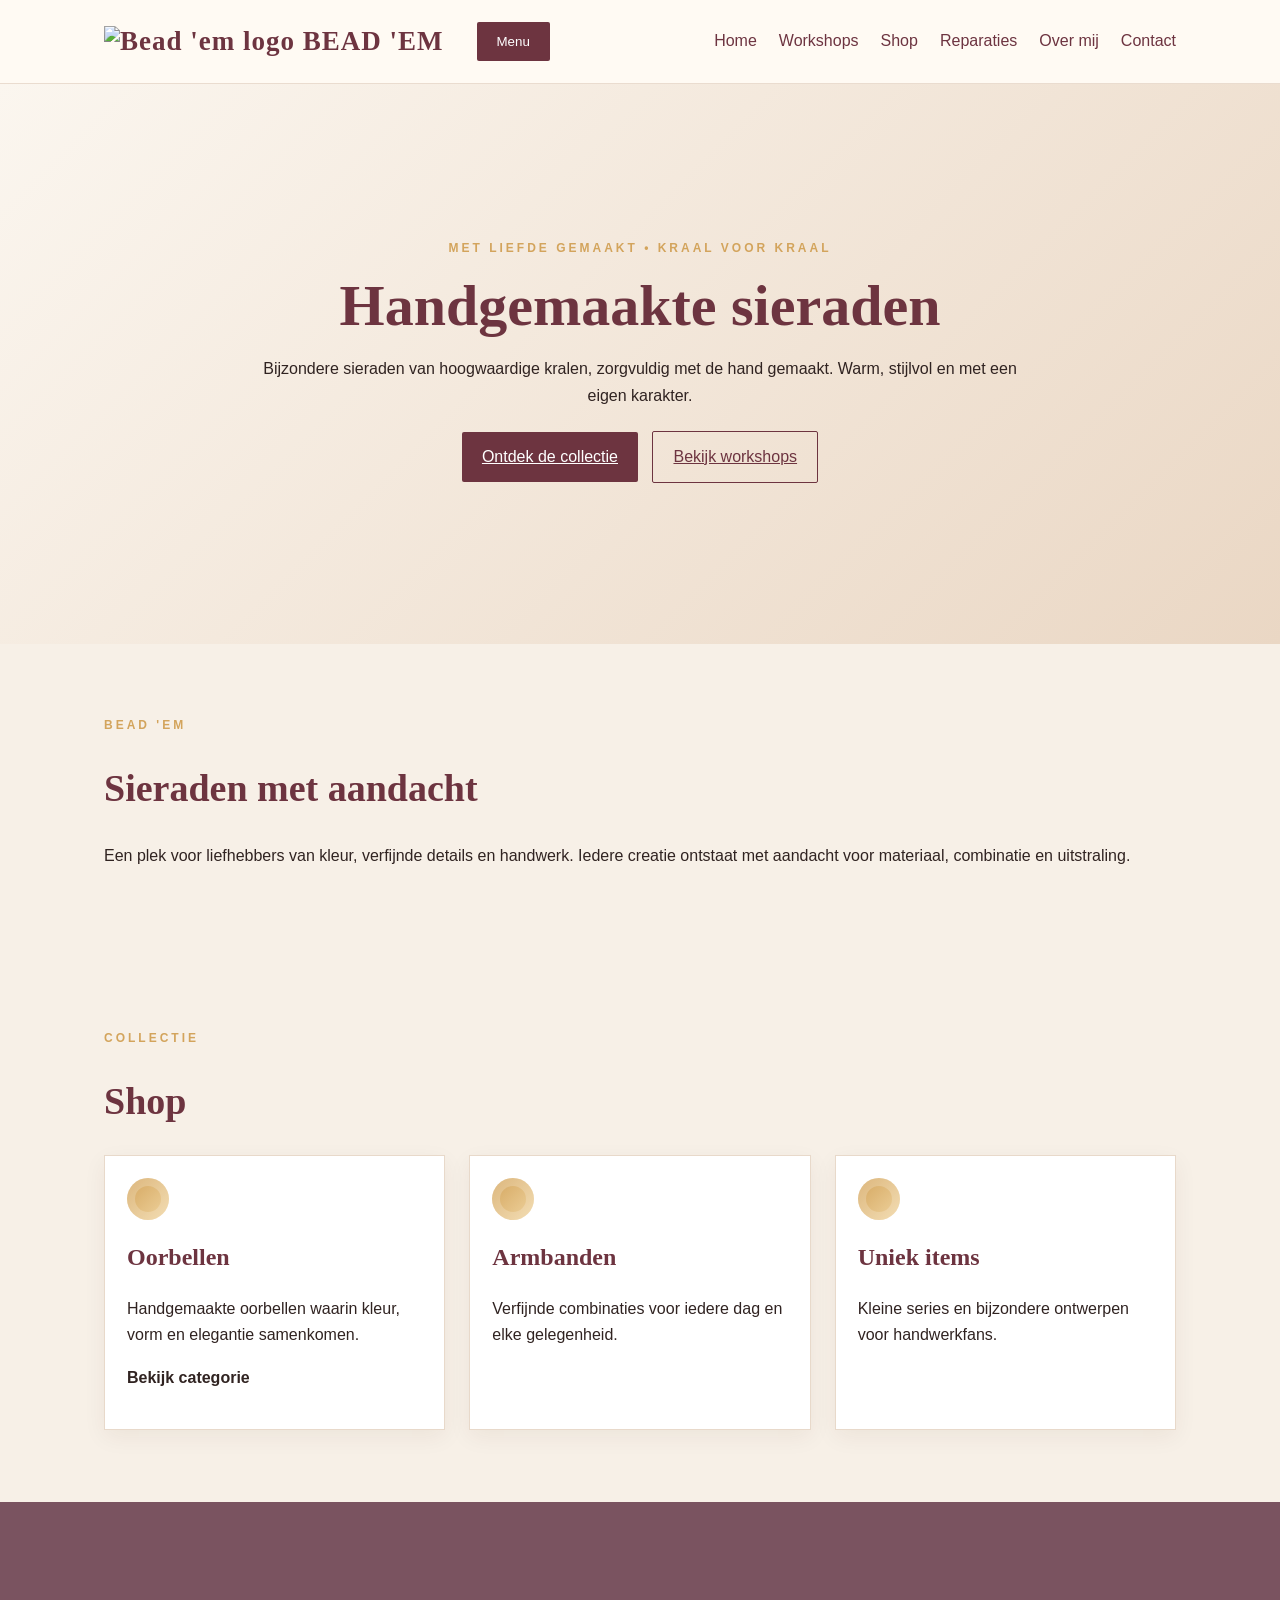
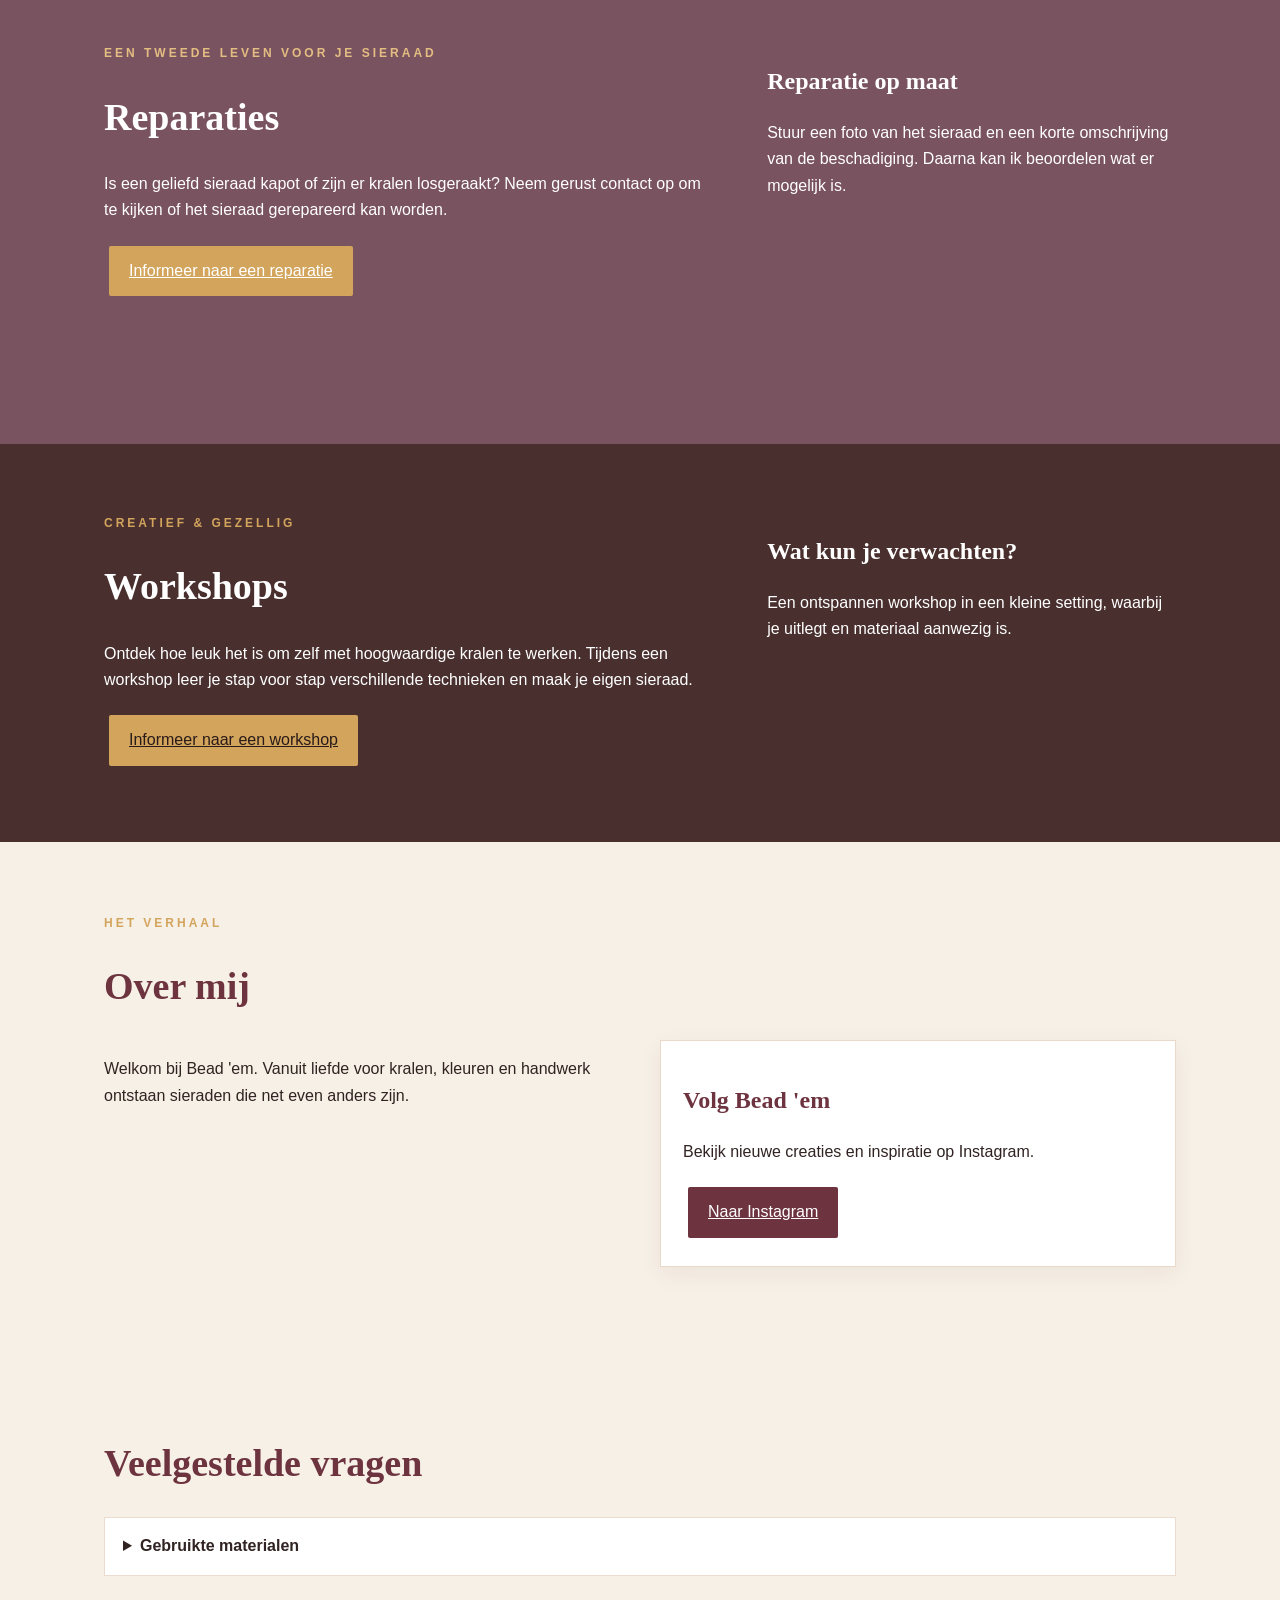
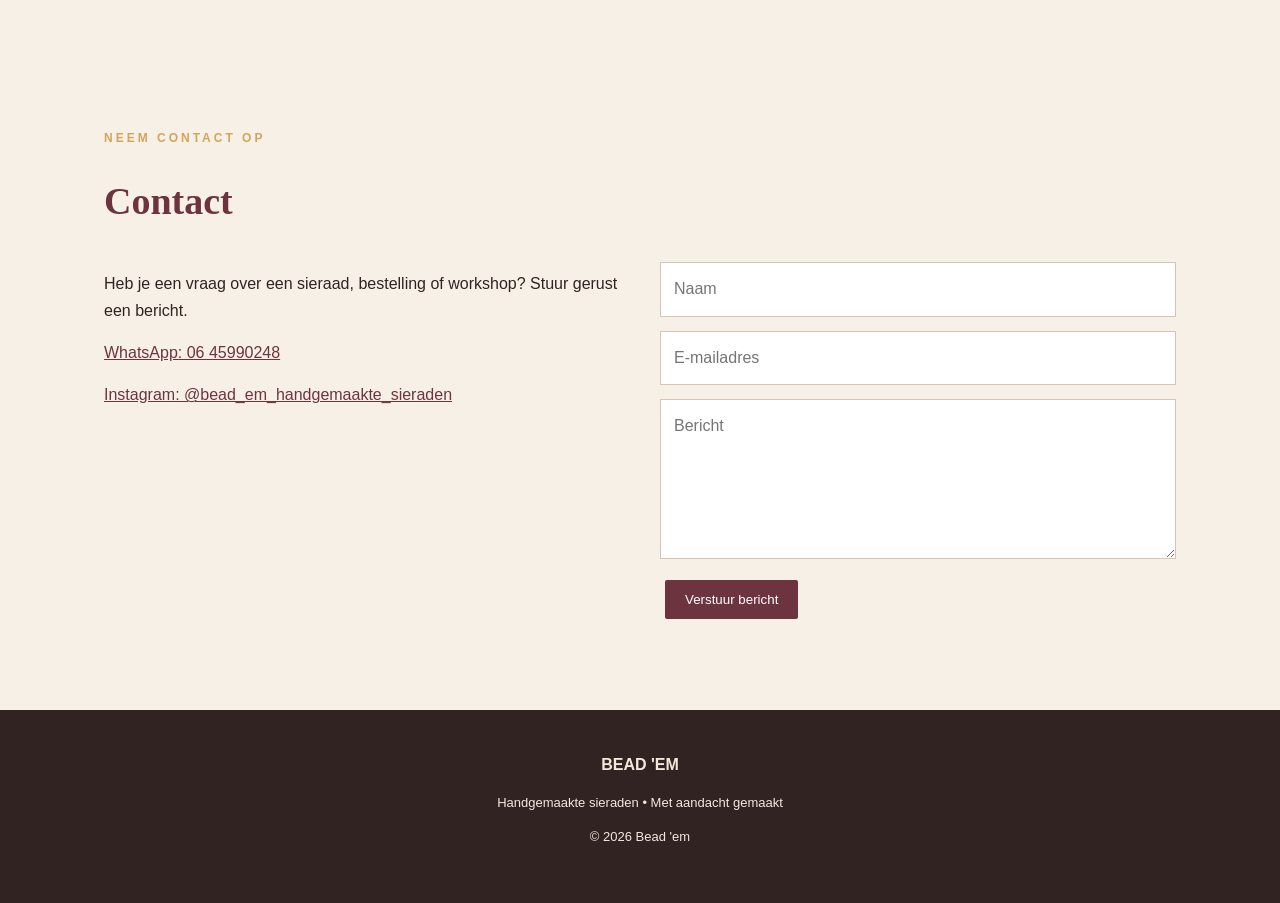
==== index.html @ 694770f4 "Fix title casing and update brand link structure" ====
<!doctype html>
<html lang="nl">
  <head>
    <meta charset="utf-8">
    <meta name="viewport" content="width=device-width,initial-scale=1">
    <title>Bead 'Em | Handgemaakte sieraden</title>
    <link rel="stylesheet" href="css/style.css">
  </head>

  <body>
    <header>
      <nav>
        <a class="brand" href="#home">
  <img src="images/small.png" alt="Bead 'em logo" class="brand-logo">
  <span>BEAD 'EM</span>
</a>

        <button
          class="menu btn"
          onclick="document.querySelector('.links').classList.toggle('open')"
        >
          Menu
        </button>

        <div class="links">
          <a href="#home">Home</a>
          <a href="#workshops">Workshops</a>
          <a href="#shop">Shop</a>
          <a href="#reparaties">Reparaties</a>
          <a href="#over">Over mij</a>
          <a href="#contact">Contact</a>
        </div>
      </nav>
    </header>

    <main>
      <section class="hero" id="home">
        <div>
          <div class="eyebrow">Met liefde gemaakt • kraal voor kraal</div>
          <h1>Handgemaakte sieraden</h1>

          <p>
            Bijzondere sieraden van hoogwaardige kralen, zorgvuldig met de hand gemaakt.
            Warm, stijlvol en met een eigen karakter.
          </p>

          <a class="btn" href="#shop">Ontdek de collectie</a>
          <a class="btn alt" href="#workshops">Bekijk workshops</a>
        </div>
      </section>

      <section class="intro">
        <div class="eyebrow">Bead 'em</div>
        <h2>Sieraden met aandacht</h2>

        <p>
          Een plek voor liefhebbers van kleur, verfijnde details en handwerk.
          Iedere creatie ontstaat met aandacht voor materiaal, combinatie en uitstraling.
        </p>
      </section>

      <section id="shop">
        <div id="categories">
          <div class="eyebrow">Collectie</div>
          <h2>Shop</h2>

          <div class="grid">
            <article class="card category" onclick="showEarrings()">
              <div class="bead"></div>
              <h3>Oorbellen</h3>
              <p>
                Handgemaakte oorbellen waarin kleur, vorm en elegantie samenkomen.
              </p>
              <p><strong>Bekijk categorie</strong></p>
            </article>

            <article class="card">
              <div class="bead"></div>
              <h3>Armbanden</h3>
              <p>Verfijnde combinaties voor iedere dag en elke gelegenheid.</p>
            </article>

            <article class="card">
              <div class="bead"></div>
              <h3>Uniek items</h3>
              <p>Kleine series en bijzondere ontwerpen voor handwerkfans.</p>
            </article>
          </div>
        </div>

        <div id="earrings" class="hidden">
          <button class="btn alt back" onclick="showCategories()">
            ← Terug naar Shop
          </button>

          <div class="eyebrow">Oorbellen</div>
          <h2>Collecties</h2>

          <div class="grid">
            <article class="card category" onclick="showTriangleTwist()">
              <img
                class="product-photo"
                src="images/DH-7.jpg"
                alt="DH-7 oorbellen"
              >
              <h3>Triangle Twist</h3>
              <p>Bekijk alle Triangle Twist oorbellen.</p>
              <p><strong>Bekijk collectie</strong></p>
            </article>
          </div>
        </div>

        <div id="triangle" class="hidden">
          <button class="btn alt back" onclick="showEarrings()">
            ← Terug naar Oorbellen
          </button>

          <div class="eyebrow">Oorbellen • collectie</div>
          <h2>Triangle Twist</h2>

          <p>
            Handgemaakte Triangle Twist oorbellen van hoogwaardige Miyuki kralen.
          </p>

          <div class="sales-info">
            <strong>Prijs: € 22,50 per paar</strong><br>
            <span>
              Verkrijgbaar bij het Leeratelier, Meelstraat 21, 4331 EA Zierikzee, of stuur een bericht via
              <a href="#contact">Contact</a>.
            </span>
          </div>

          <div class="grid products">
            <article class="card">
              <img class="product-photo" src="images/DH-1.jpg" alt="Triangle Twist oorbellen 1">
              <h3>Triangle Twist 01</h3>
              <p class="price">€ 22,50</p>
              <p>Handgemaakt met hoogwaardige Miyuki kralen.</p>
            </article>

            <article class="card">
              <img class="product-photo" src="images/DH-2.jpg" alt="Triangle Twist oorbellen 2">
              <h3>Triangle Twist 02</h3>
              <p class="price">€ 22,50</p>
              <p>Handgemaakt met hoogwaardige Miyuki kralen.</p>
            </article>

            <article class="card">
              <img class="product-photo" src="images/DH-3.jpg" alt="Triangle Twist oorbellen 3">
              <h3>Triangle Twist 03</h3>
              <p class="price">€ 22,50</p>
              <p>Handgemaakt met hoogwaardige Miyuki kralen.</p>
            </article>

            <article class="card">
              <img class="product-photo" src="images/DH-4.jpg" alt="Triangle Twist oorbellen 4">
              <h3>Triangle Twist 04</h3>
              <p class="price">€ 22,50</p>
              <p>Handgemaakt met hoogwaardige Miyuki kralen.</p>
            </article>

            <article class="card">
              <img class="product-photo" src="images/DH-5.jpg" alt="Triangle Twist oorbellen 5">
              <h3>Triangle Twist 05</h3>
              <p class="price">€ 22,50</p>
              <p>Handgemaakt met hoogwaardige Miyuki kralen.</p>
            </article>

            <article class="card">
              <img class="product-photo" src="images/DH-6.jpg" alt="Triangle Twist oorbellen 6">
              <h3>Triangle Twist 06</h3>
              <p class="price">€ 22,50</p>
              <p>Handgemaakt met hoogwaardige Miyuki kralen.</p>
            </article>

            <article class="card">
              <img class="product-photo" src="images/DH-7.jpg" alt="Triangle Twist oorbellen 7">
              <h3>Triangle Twist 07</h3>
              <p class="price">€ 22,50</p>
              <p>Handgemaakt met hoogwaardige Miyuki kralen.</p>
            </article>
          </div>
        </div>
      </section>

      <section class="repair-band" id="reparaties">
    <div class="repair-inner">
        <div>
            <div class="eyebrow">Een tweede leven voor je sieraad</div>
            <h2>Reparaties</h2>
            <p>
                Is een geliefd sieraad kapot of zijn er kralen losgeraakt?
                Neem gerust contact op om te kijken of het sieraad gerepareerd
                kan worden.
            </p>
            <a class="btn repair-btn" href="#contact">
                Informeer naar een reparatie
            </a>
        </div>

        <div>
            <h3>Reparatie op maat</h3>
            <p>
                Stuur een foto van het sieraad en een korte omschrijving van
                de beschadiging. Daarna kan ik beoordelen wat er mogelijk is.
            </p>
        </div>
    </div>
</section>
      
      <div class="band">
        <div class="inner" id="workshops">
          <div>
            <div class="eyebrow">Creatief & gezellig</div>
            <h2>Workshops</h2>
            <p>
              Ontdek hoe leuk het is om zelf met hoogwaardige kralen te werken.
              Tijdens een workshop leer je stap voor stap verschillende technieken en maak je
              eigen sieraad.
            </p>
            <a class="btn gold" href="#contact">Informeer naar een workshop</a>
          </div>

          <div>
            <h3>Wat kun je verwachten?</h3>
            <p>
              Een ontspannen workshop in een kleine setting, waarbij je uitlegt en materiaal aanwezig is.
            </p>
          </div>
        </div>
      </div>

      <section id="over">
        <div class="eyebrow">Het verhaal</div>
        <h2>Over mij</h2>

        <div class="contact">
          <p>
            Welkom bij Bead 'em. Vanuit liefde voor kralen, kleuren en handwerk ontstaan
            sieraden die net even anders zijn.
          </p>

          <div class="card">
            <h3>Volg Bead 'em</h3>
            <p>Bekijk nieuwe creaties en inspiratie op Instagram.</p>
       <a class="btn" 
         style="color:#ffffff;"
         href="https://www.instagram.com/bead_em_handgemaakte_sieraden/" 
         target="_blank" 
         rel="noopener">
         Naar Instagram
       </a>
            
          </div>
        </div>
      </section>

      <section class="service" id="service">
        <div class="eyebrow"></div>
        <h2>Veelgestelde vragen</h2>

        <details>
          <summary>Gebruikte materialen</summary>
          <details>
            <summary>Wat zijn Miyuki kralen?</summary>
            <p>
              Miyuki kralen zijn hoogwaardige glas-kralen die speciaal worden gebruikt voor
              sieraden. Ze staan bekend om hun precisie, kleurvastheid en kwaliteit.
            </p>
          </details>
        </details>
      </section>

      <section id="contact">
        <div class="eyebrow">Neem contact op</div>
        <h2>Contact</h2>

        <div class="contact">
          <div>
            <p>
              Heb je een vraag over een sieraad, bestelling of workshop? Stuur gerust een bericht.
            </p>
            <p>
              <a href="https://wa.me/31645990248" target="_blank" rel="noopener">
                WhatsApp: 06 45990248
              </a>
            </p>
            <p>
              <a
                href="https://www.instagram.com/bead_em_handgemaakte_sieraden/"
                target="_blank"
                rel="noopener"
              >
                Instagram: @bead_em_handgemaakte_sieraden
              </a>
            </p>
          </div>

          <form id="contactForm" action="https://formspree.io/f/maeepgvb" method="POST">
            <input required id="name" name="naam" placeholder="Naam">
            <input required id="email" name="email" type="email" placeholder="E-mailadres">
            <textarea required id="message" name="message" rows="5" placeholder="Bericht"></textarea>
            <input type="hidden" name="_subject" value="Vraag via website">
            <button class="btn" type="submit">Verstuur bericht</button>
            <p id="msg" class="small"></p>
          </form>
        </div>
      </section>
    </main>

    <footer class="footer">
      <strong>BEAD 'EM</strong>
      <p class="small">Handgemaakte sieraden • Met aandacht gemaakt</p>
      <p class="small">© <span id="year"></span> Bead 'em</p>
    </footer>

    <script src="js/script.js"></script>
  </body>
</html>
---- css/style.css ----
:root {
  --cream: #f7f0e7;
  --paper: #fffaf4;
  --wine: #6d3440;
  --gold: #d3a45c;
  --ink: #302321;
  --muted: #765f58;
}

* {
  box-sizing: border-box;
}

html {
  scroll-behavior: smooth;
}

body {
  margin: 0;
  background: var(--cream);
  color: var(--ink);
  font-family: Arial, sans-serif;
  line-height: 1.65;
}

header {
  position: sticky;
  top: 0;
  z-index: 20;
  background: rgba(255, 250, 244, 0.96);
  border-bottom: 1px solid #eadccf;
}

nav {
  max-width: 1120px;
  margin: auto;
  padding: 16px 24px;
  display: flex;
  align-items: center;
  gap: 28px;
}

.brand {
  font: 700 27px Georgia, serif;
  color: var(--wine);
  text-decoration: none;
  letter-spacing: 1px;
}

.links {
  margin-left: auto;
  display: flex;
  gap: 22px;
}

.links a {
  color: var(--wine);
  text-decoration: none;
}

.menu {
  display: none;
}

main > section,
.intro {
  max-width: 1120px;
  margin: auto;
  padding: 72px 24px;
}

.hero {
  max-width: none !important;
  min-height: 560px;
  display: grid;
  place-items: center;
  text-align: center;
  background: linear-gradient(135deg, #fbf6ef, #ead7c4);
}

.hero > div {
  max-width: 760px;
}

.eyebrow {
  text-transform: uppercase;
  letter-spacing: 3px;
  color: var(--gold);
  font-size: 12px;
  font-weight: 700;
}

h1,
h2,
h3 {
  font-family: Georgia, serif;
  color: var(--wine);
  line-height: 1.15;
}

h1 {
  font-size: 58px;
  margin: 15px 0;
}

h2 {
  font-size: 38px;
}

h3 {
  font-size: 24px;
}

.btn {
  display: inline-block;
  border: 0;
  background: var(--wine);
  color: #ffffff;
  padding: 12px 20px;
  margin: 6px 5px;
  border-radius: 2px;
  cursor: pointer;
}

.btn.alt {
  background: transparent;
  color: var(--wine);
  border: 1px solid var(--wine);
}

.btn.gold {
  background: var(--gold);
  color: #291b19;
}

a.btn {
    color: #ffffff;
}

a.btn:hover {
    color: #ffffff;
    text-decoration: none;
}

.grid {
  display: grid;
  grid-template-columns: repeat(3, 1fr);
  gap: 24px;
}

.card {
  background: #fff;
  border: 1px solid #e8d9ca;
  padding: 22px;
  box-shadow: 0 7px 22px rgba(70, 40, 25, 0.06);
}

.category {
  cursor: pointer;
}

.category:hover {
  transform: translateY(-3px);
}

.bead {
  width: 42px;
  height: 42px;
  border-radius: 50%;
  background: linear-gradient(135deg, var(--gold), #f0d5a1);
  box-shadow: inset 0 0 0 8px #fff3;
}

.product-photo {
  width: 100%;
  aspect-ratio: 3 / 4;
  object-fit: cover;
  display: block;
  margin-bottom: 14px;
}

.hidden {
  display: none;
}

.back {
  margin-bottom: 25px;
}

.sales-info {
  padding: 18px 20px;
  background: var(--paper);
  border-left: 4px solid var(--gold);
  margin: 22px 0 30px;
}

.prices {
  font-size: 20px;
  color: var(--gold);
  font-weight: bold;
}

.band {
  background: #49302f;
  color: #fff;
}

.band .inner {
  max-width: 1120px;
  margin: auto;
  padding: 70px 24px;
  display: grid;
  grid-template-columns: 1.5fr 1fr;
  gap: 50px;
}

.band h2,
.band h3 {
  color: #fff;
}

.contact {
  display: grid;
  grid-template-columns: 1fr 1fr;
  gap: 40px;
}

.contact a {
  color: var(--wine);
}

details {
  background: #fff;
  padding: 15px 18px;
  margin: 9px 0;
  border: 1px solid #eadccf;
}

summary {
  cursor: pointer;
  font-weight: bold;
}

input,
textarea {
  width: 100%;
  padding: 13px;
  margin: 7px 0;
  border: 1px solid #d6c5b6;
  background: #fff;
  font: inherit;
}

.footer {
  text-align: center;
  padding: 42px 20px;
  background: #302321;
  color: #f4e8dd;
}

.small {
  font-size: 13px;
  color: inherit;
}

.repair-band {
    max-width: none;
    background: #7a5360;
    color: #fff;
}

.repair-inner {
    max-width: 1120px;
    margin: auto;
    padding: 70px 24px;
    display: grid;
    grid-template-columns: 1.5fr 1fr;
    gap: 50px;
}

.repair-band h2,
.repair-band h3 {
    color: #fff;
}

.repair-band .eyebrow {
    color: #e3bd82;
}

.repair-btn {
    background: #d3a45c;
    color: #291b19;
}

a.btn.instagram-btn {
    color: #ffffff !important;
}

@media (max-width: 760px) {
  .menu {
    display: block;
    margin-left: auto;
  }

  .links {
    display: none;
    position: absolute;
    top: 68px;
    left: 0;
    right: 0;
    background: var(--paper);
    padding: 20px;
    flex-direction: column;
  }

  .links.open {
    display: flex;
  }

  .grid,
  .contact,
  .band .inner 
  .repair-inner {
    grid-template-columns: 1fr;
  }

  h1 {
    font-size: 43px;
  }

  h2 {
    font-size: 32px;
  }

  .hero {
    min-height: 480px;
  }
}
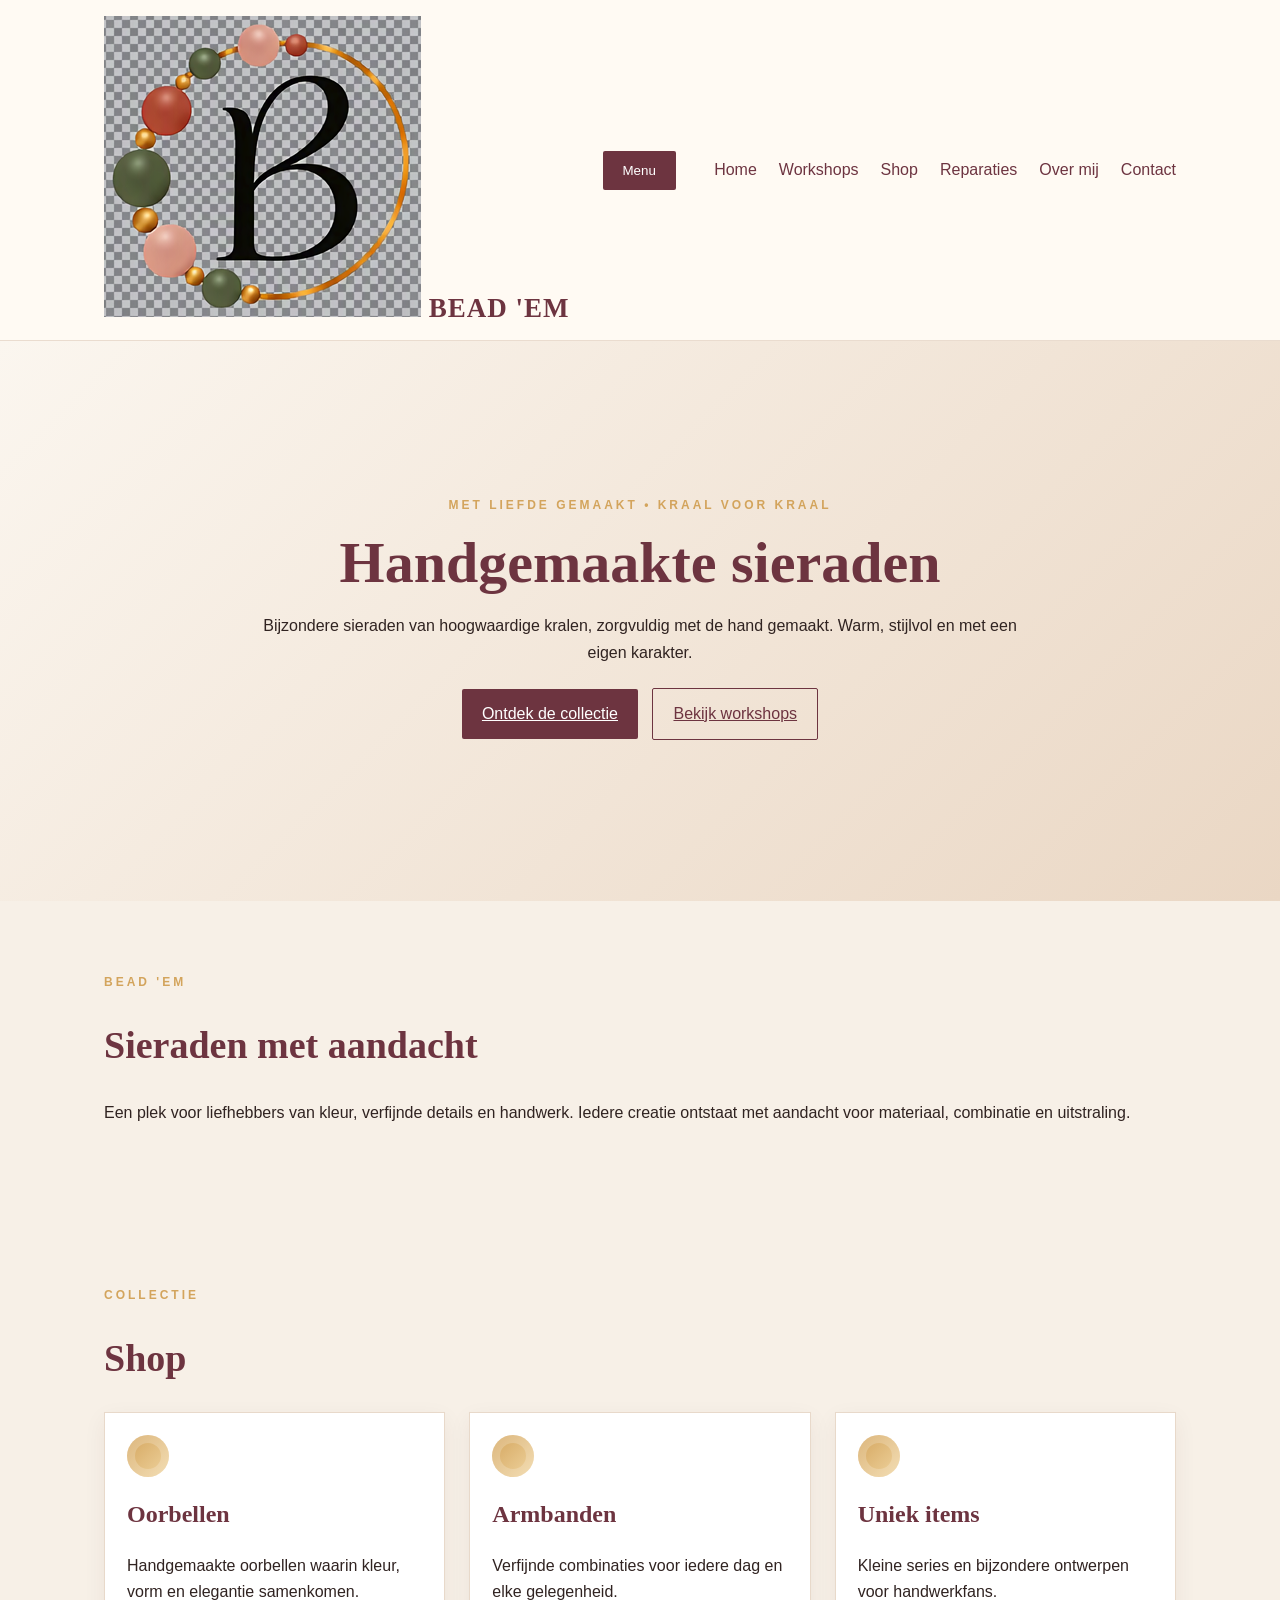
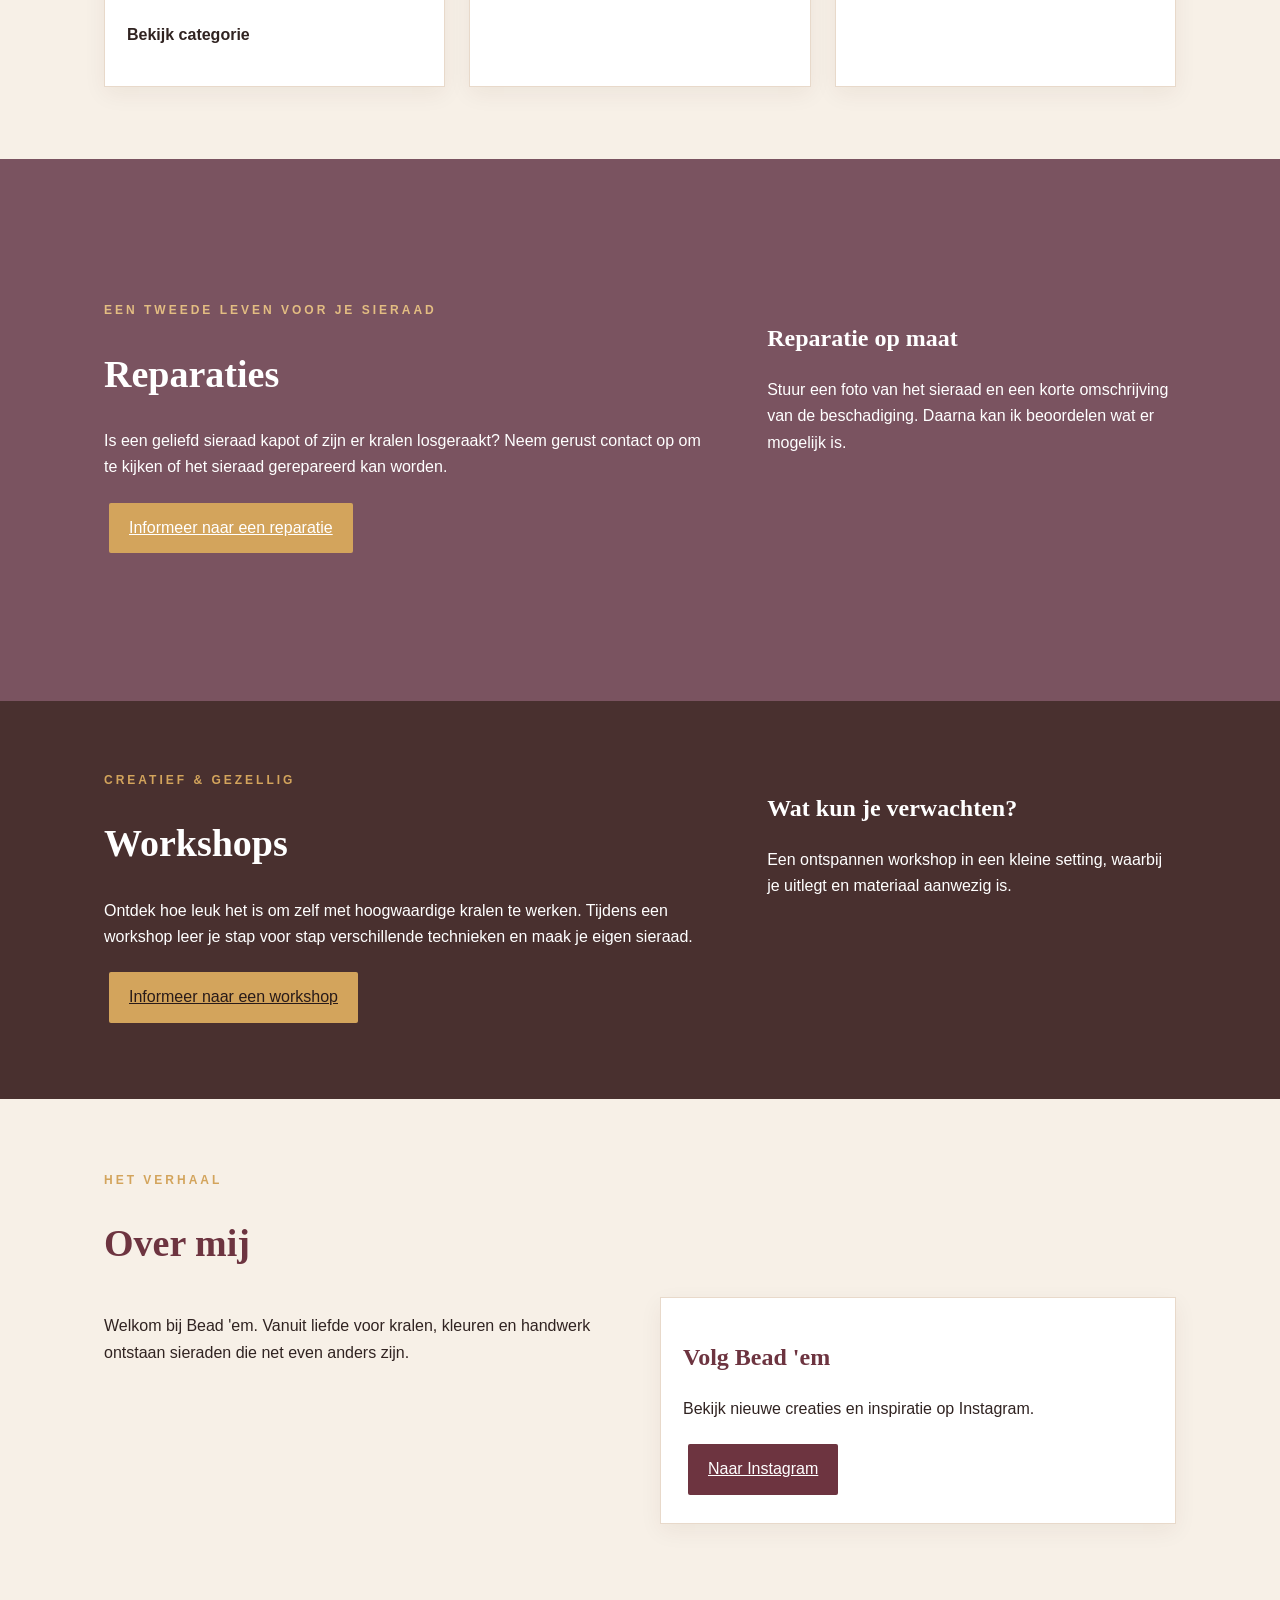
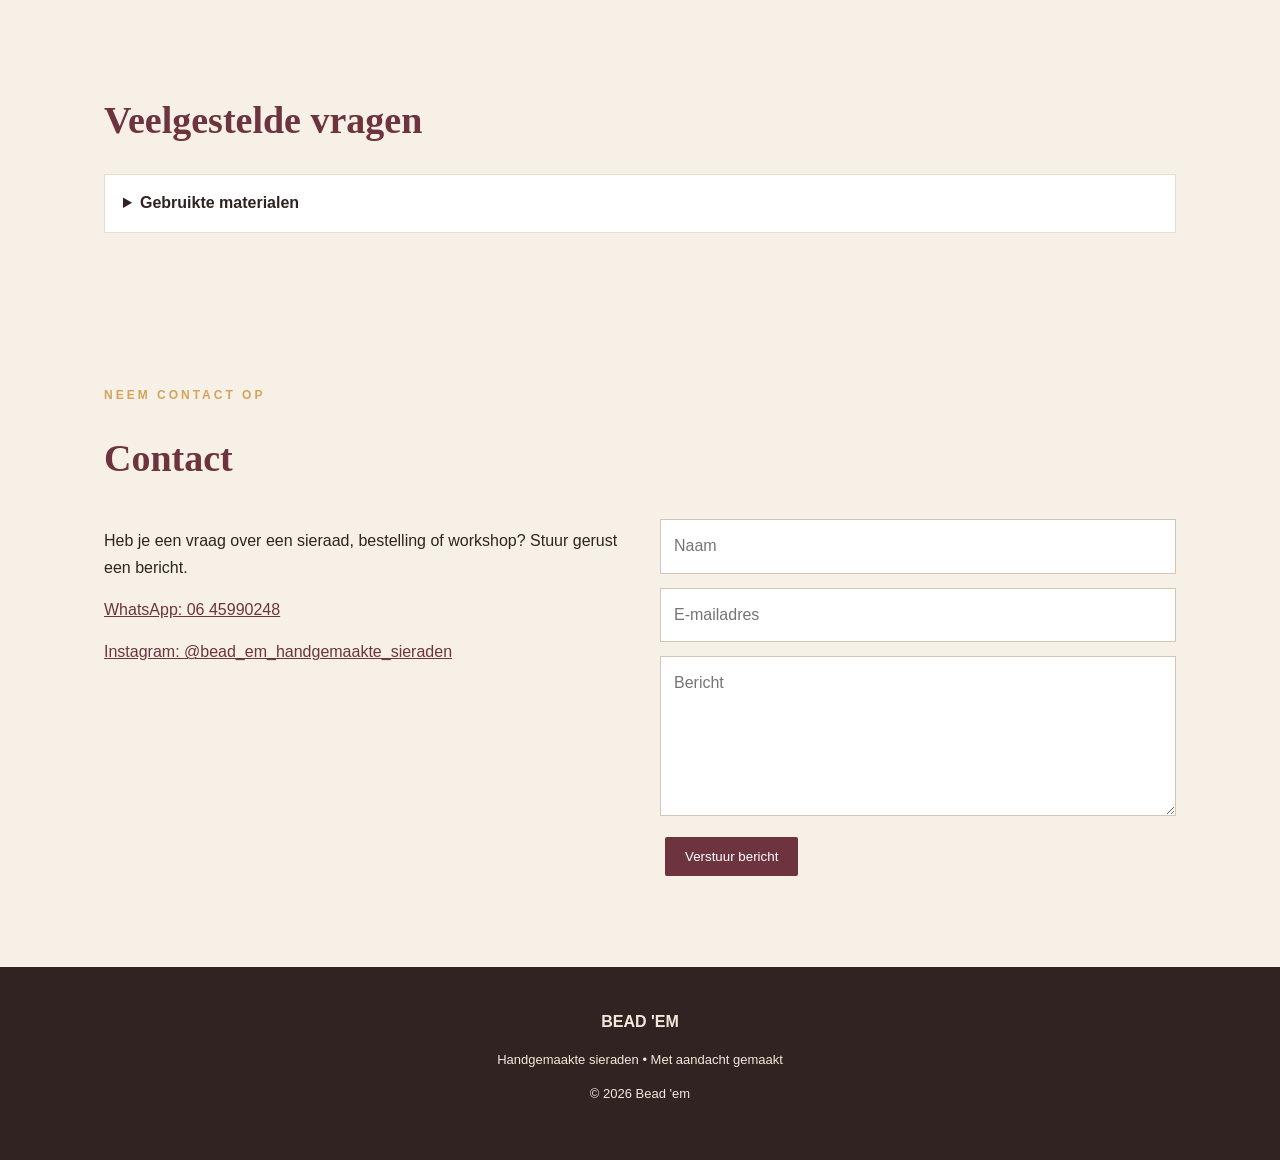
==== commit 9bbbea75: "Update logo image source in index.html" ====
--- a/index.html
+++ b/index.html
@@ -11,7 +11,7 @@
     <header>
       <nav>
         <a class="brand" href="#home">
-  <img src="images/small.png" alt="Bead 'em logo" class="brand-logo">
+  <img src="images/logosmall.png" alt="Bead 'em logo" class="brand-logo">
   <span>BEAD 'EM</span>
 </a>
 
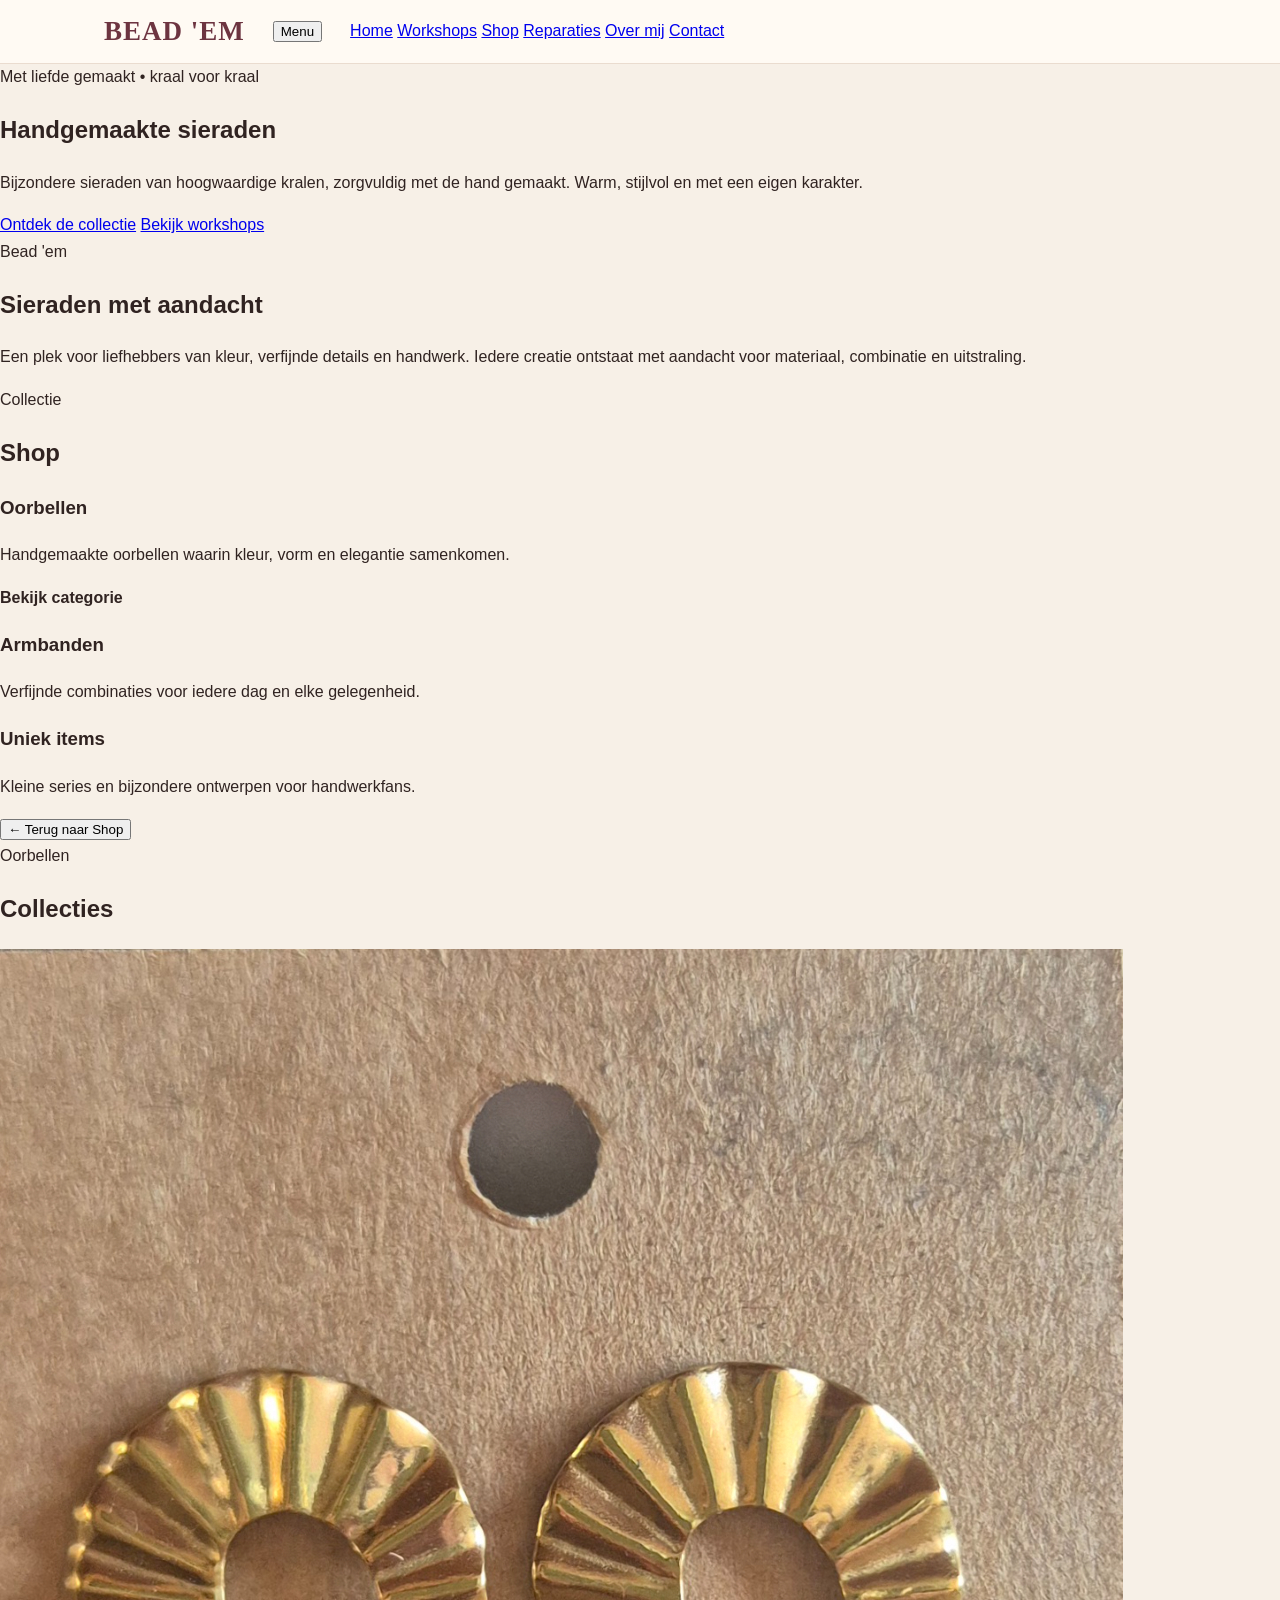
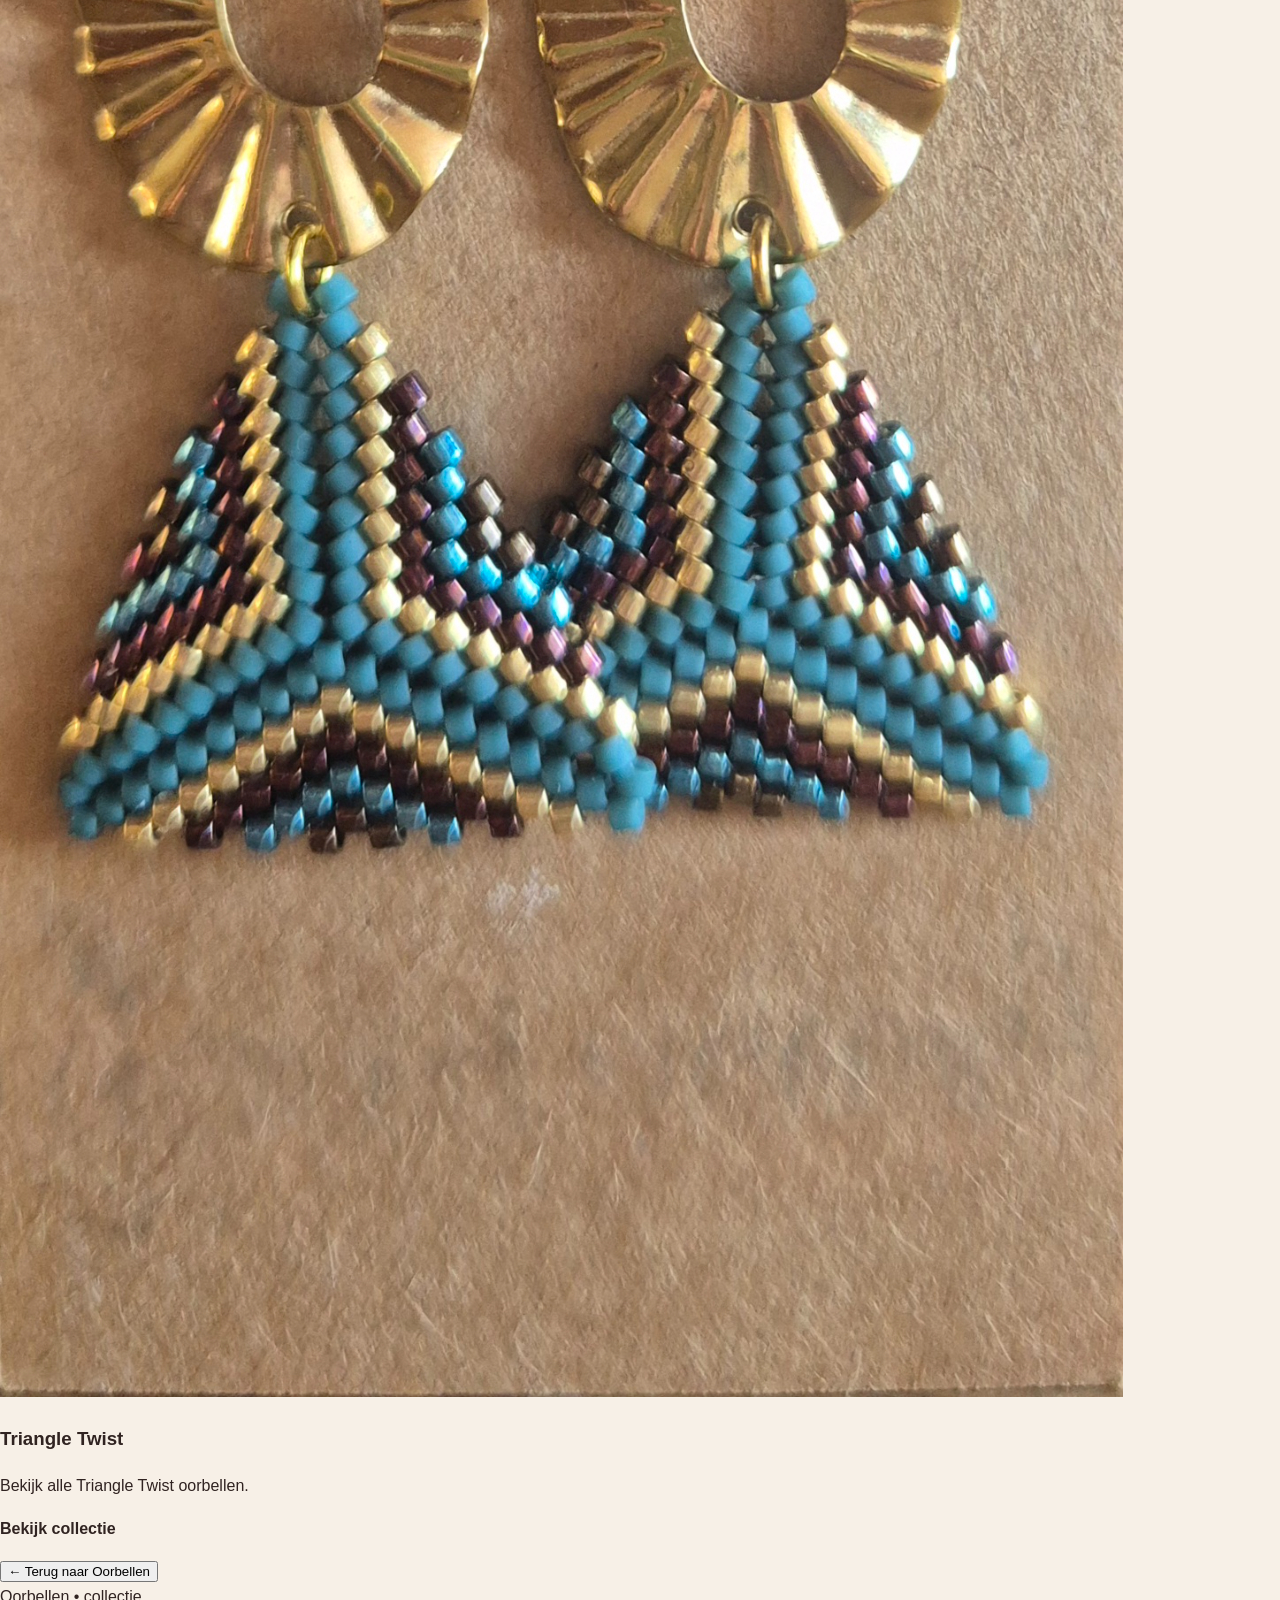
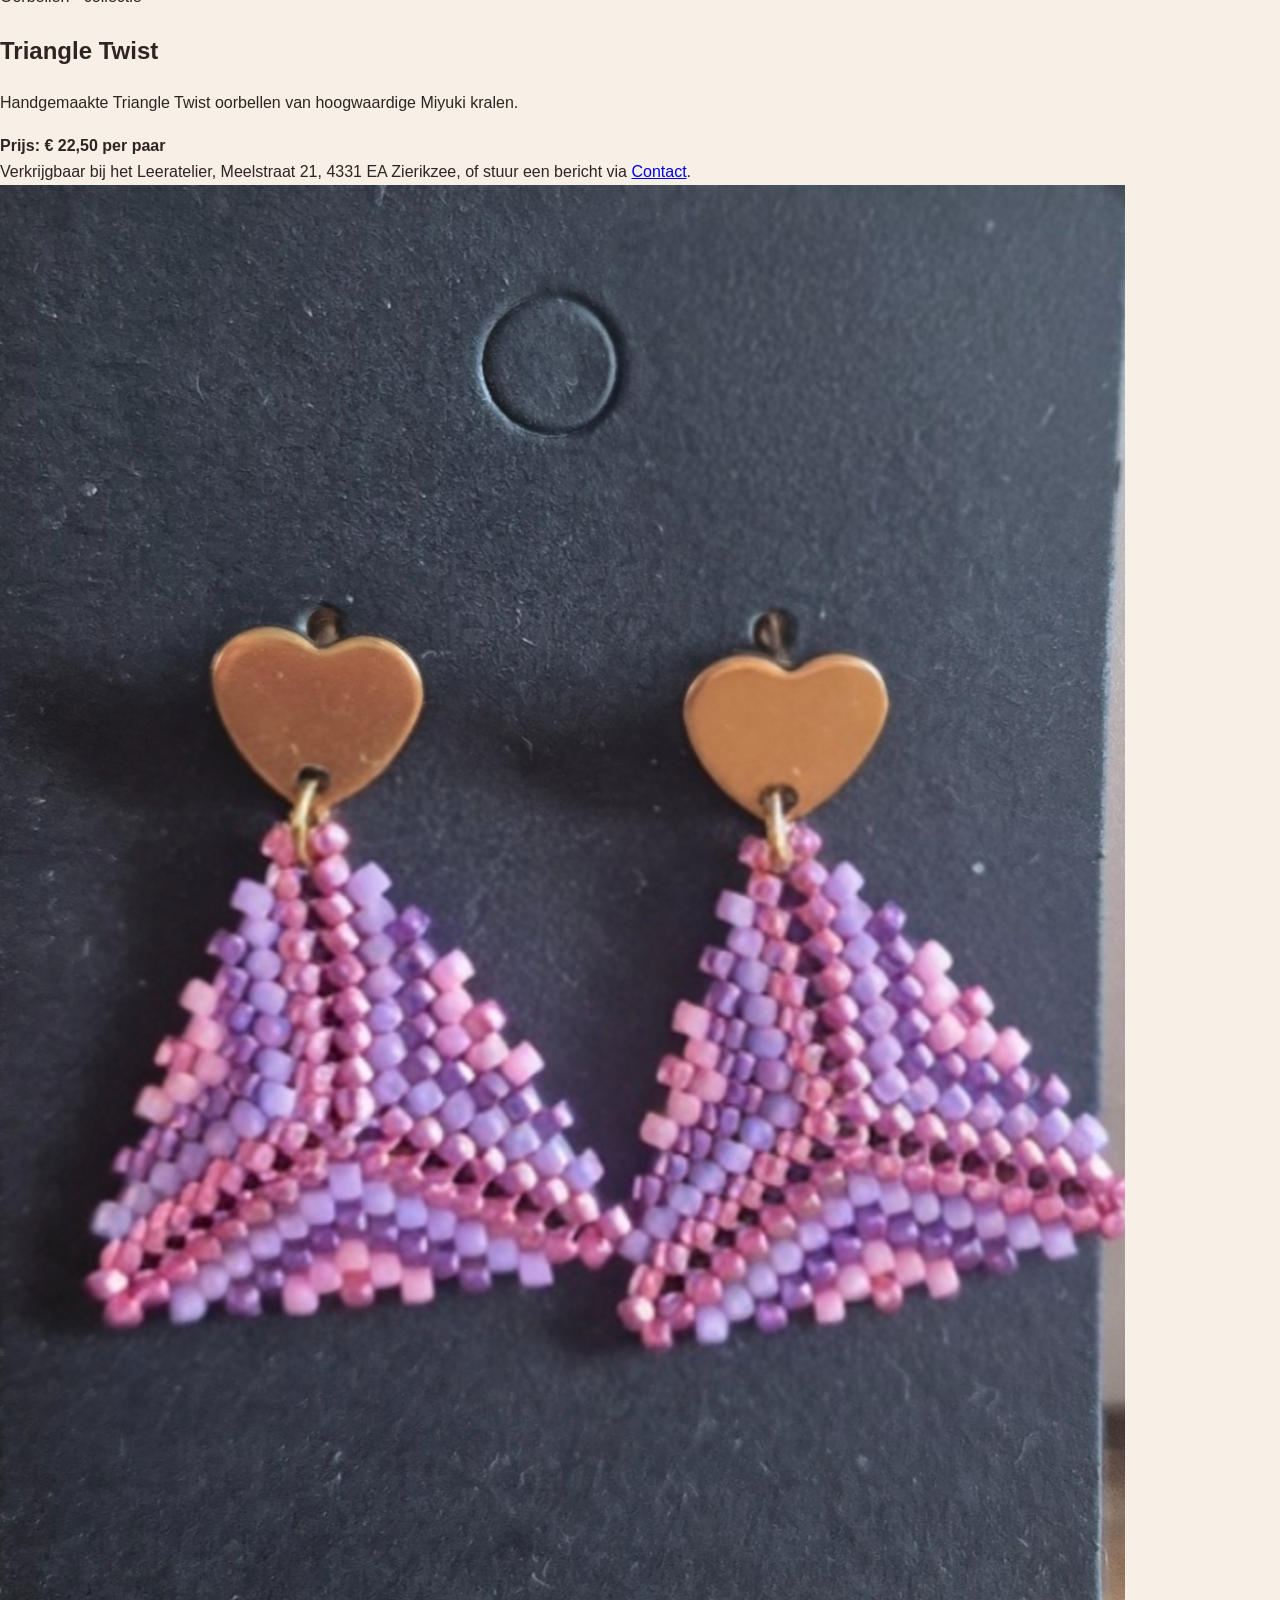
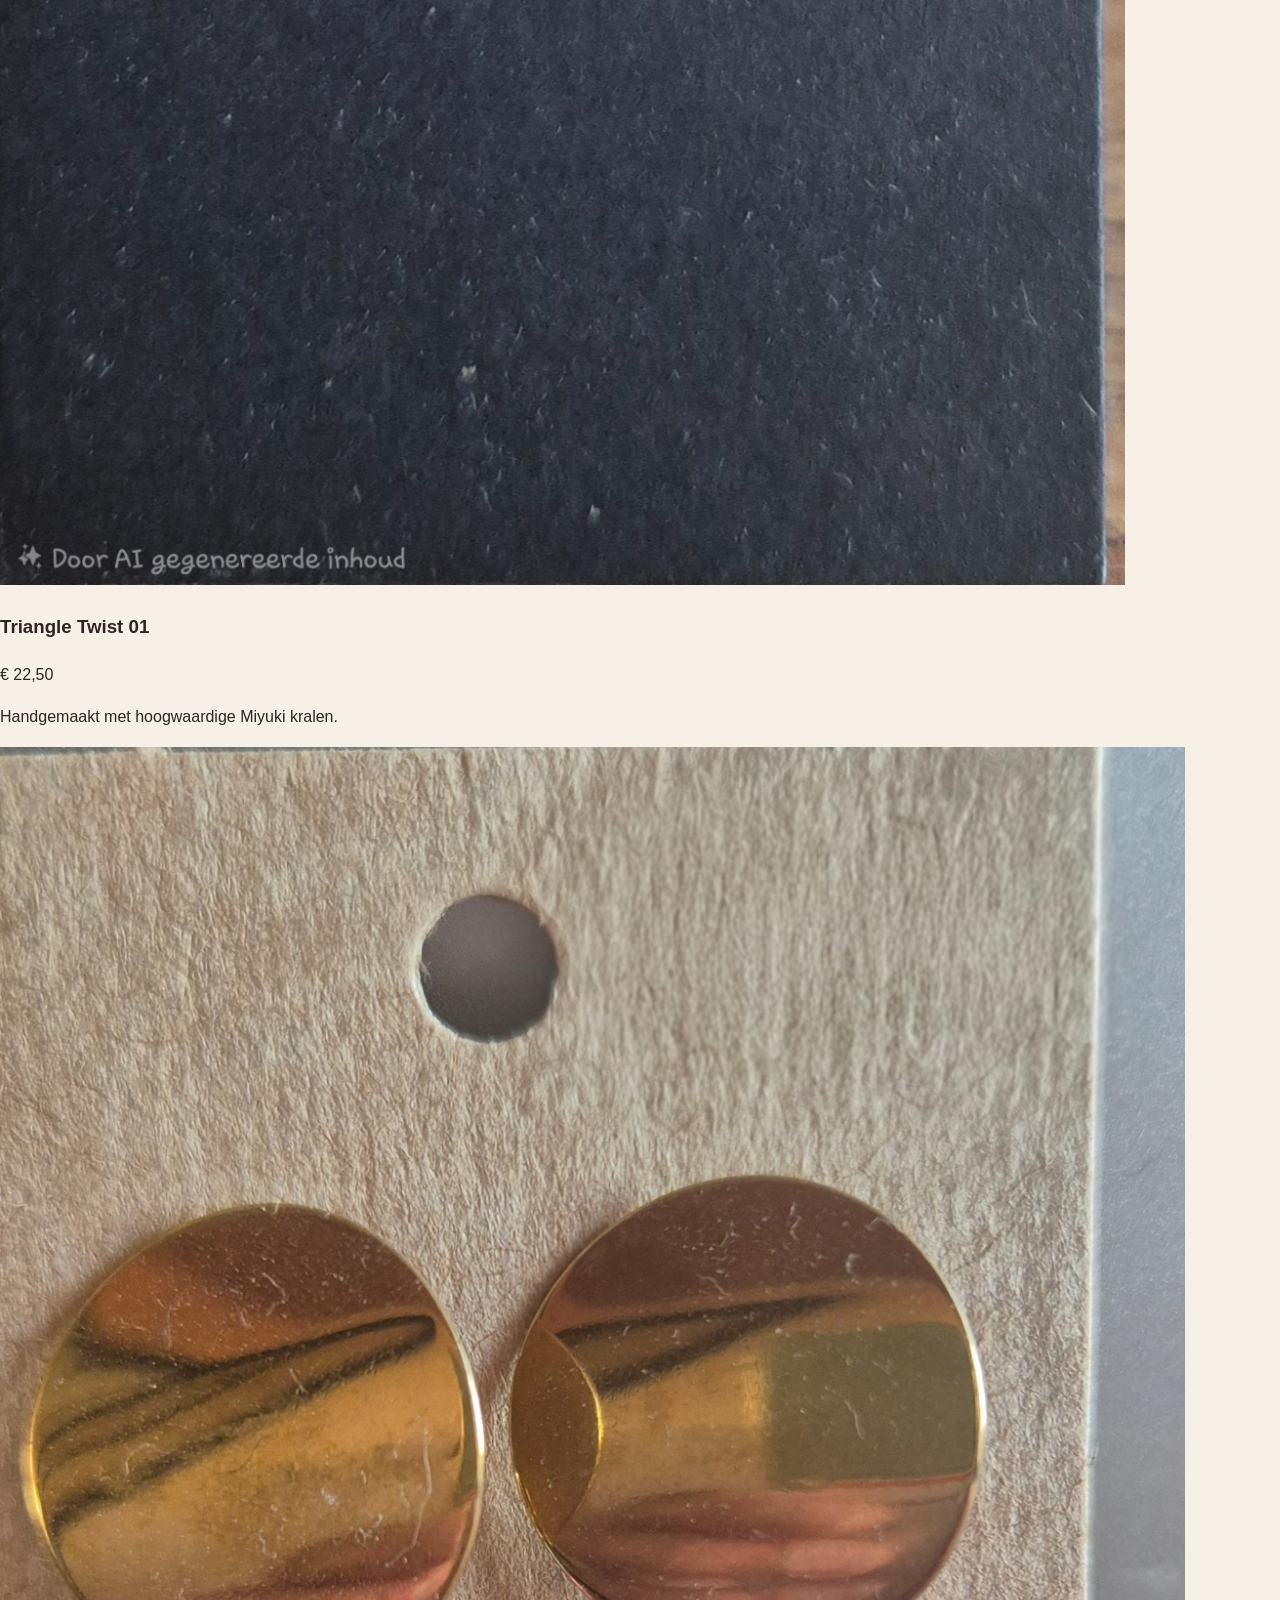
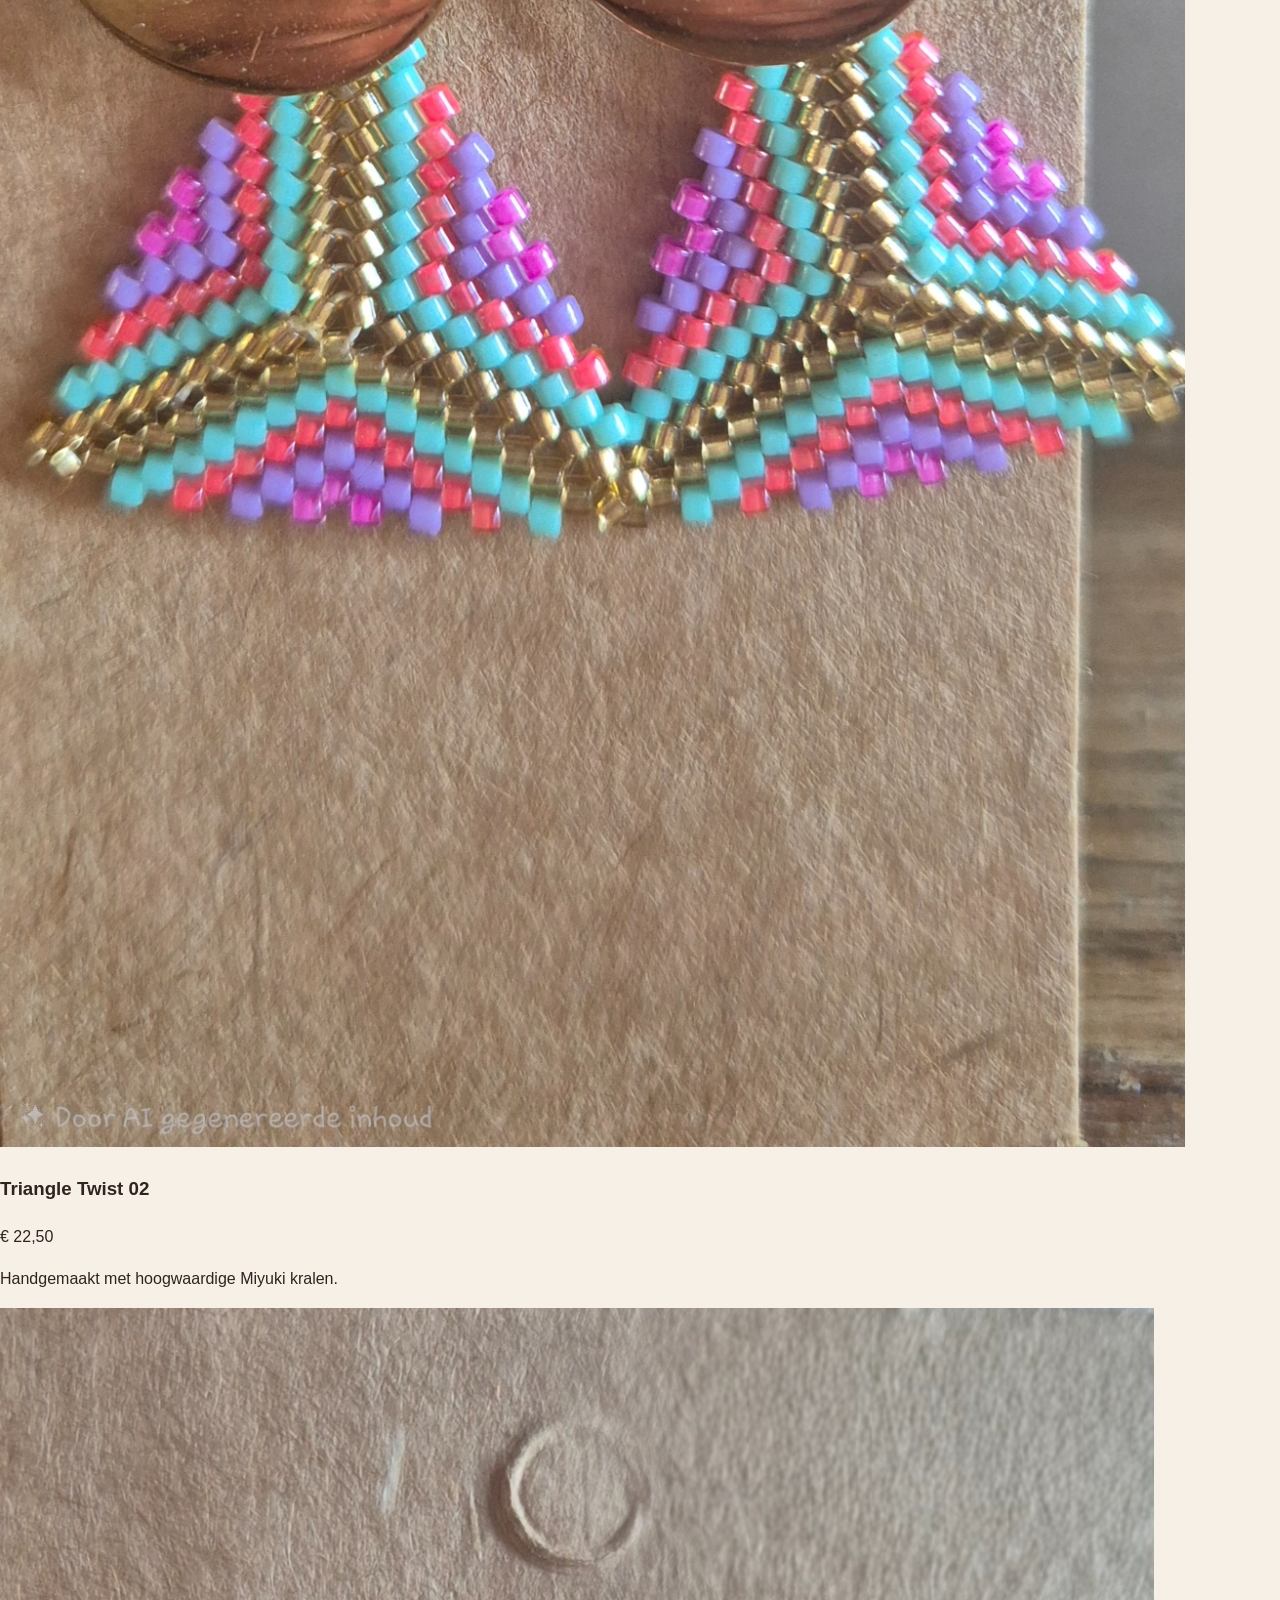
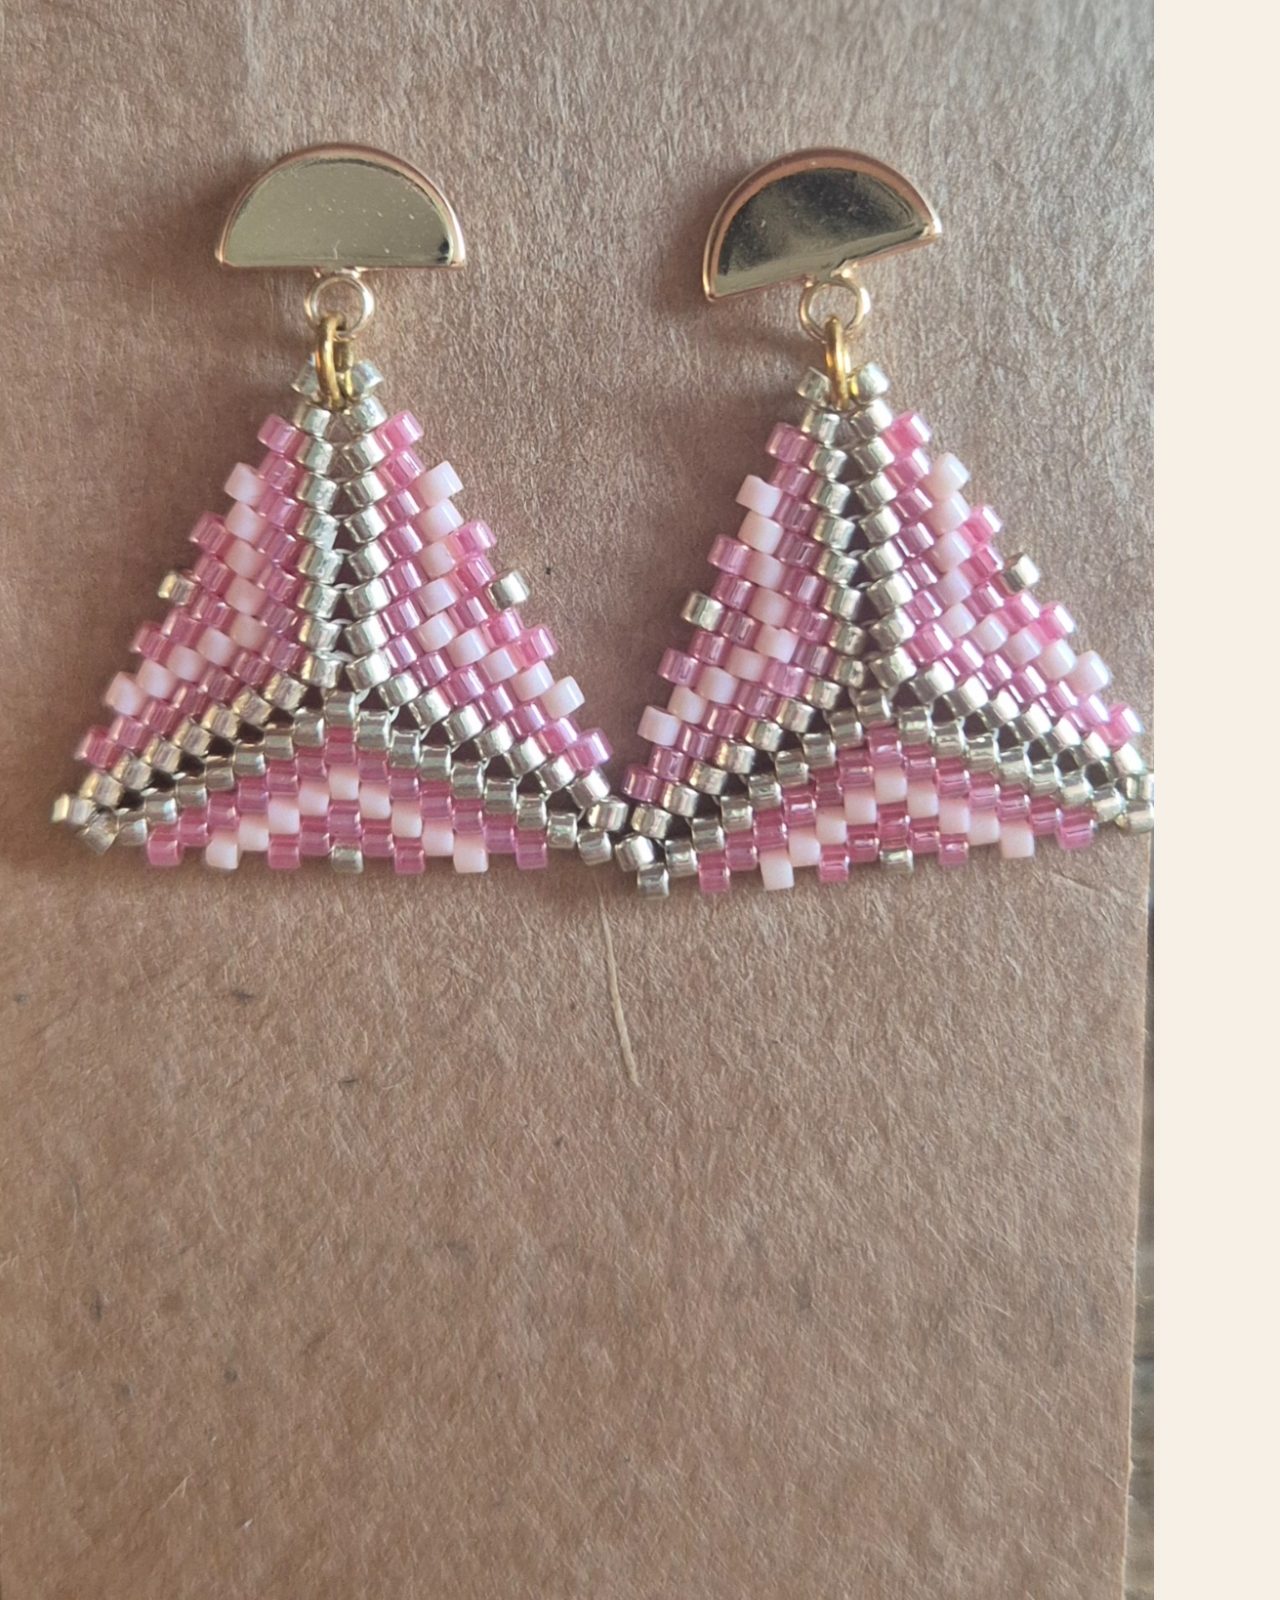
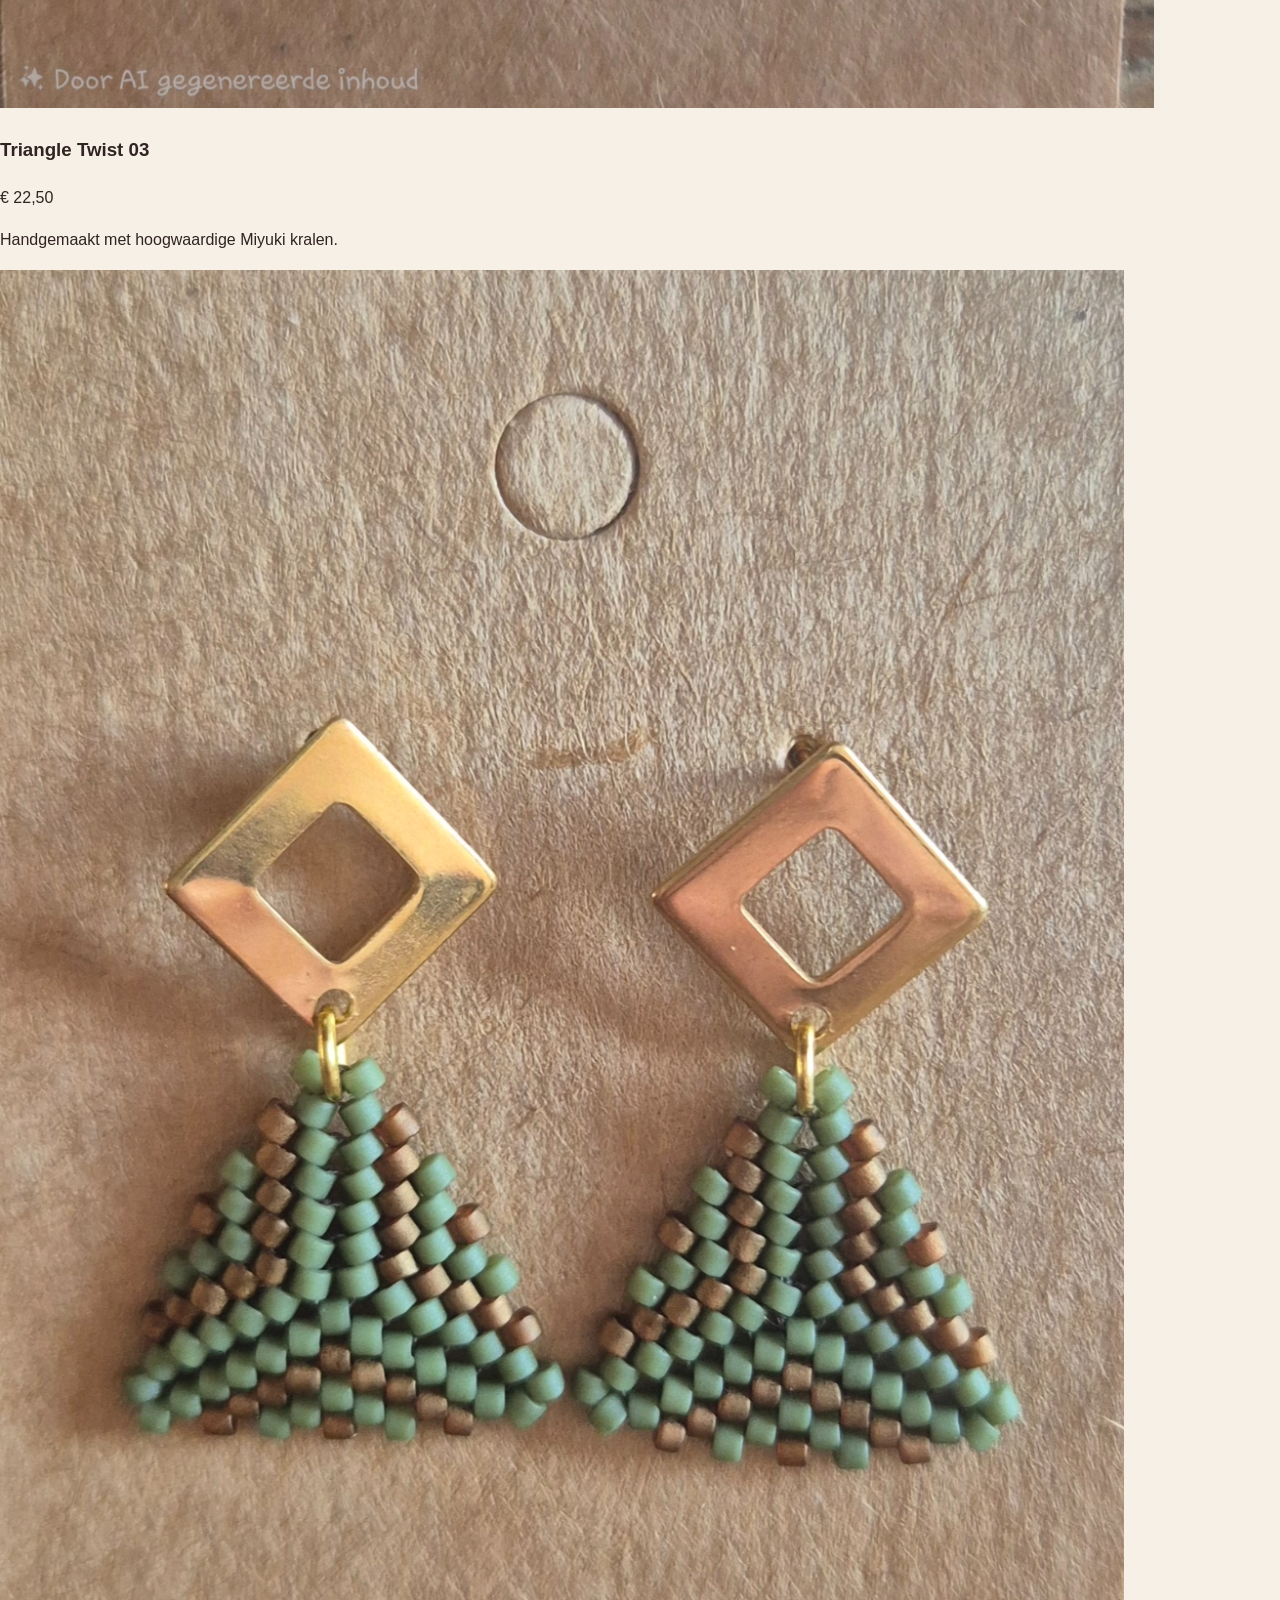
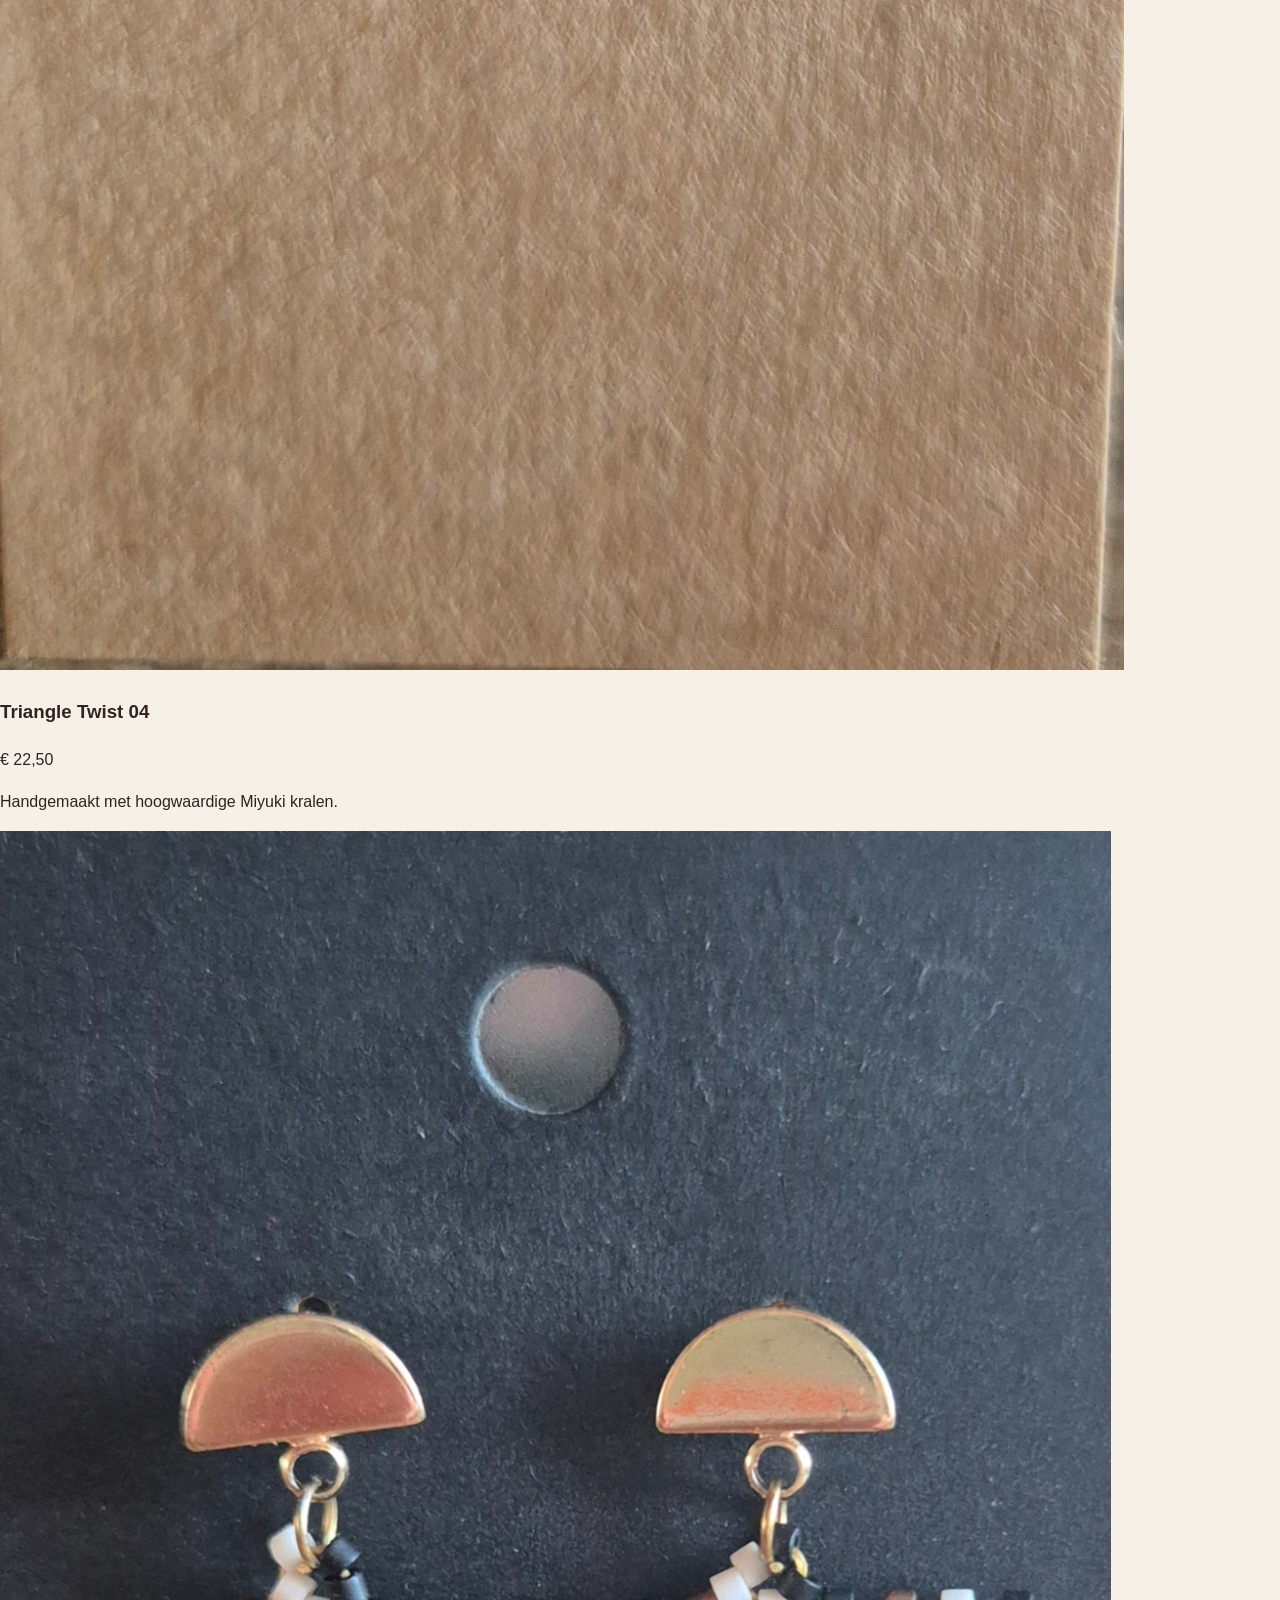
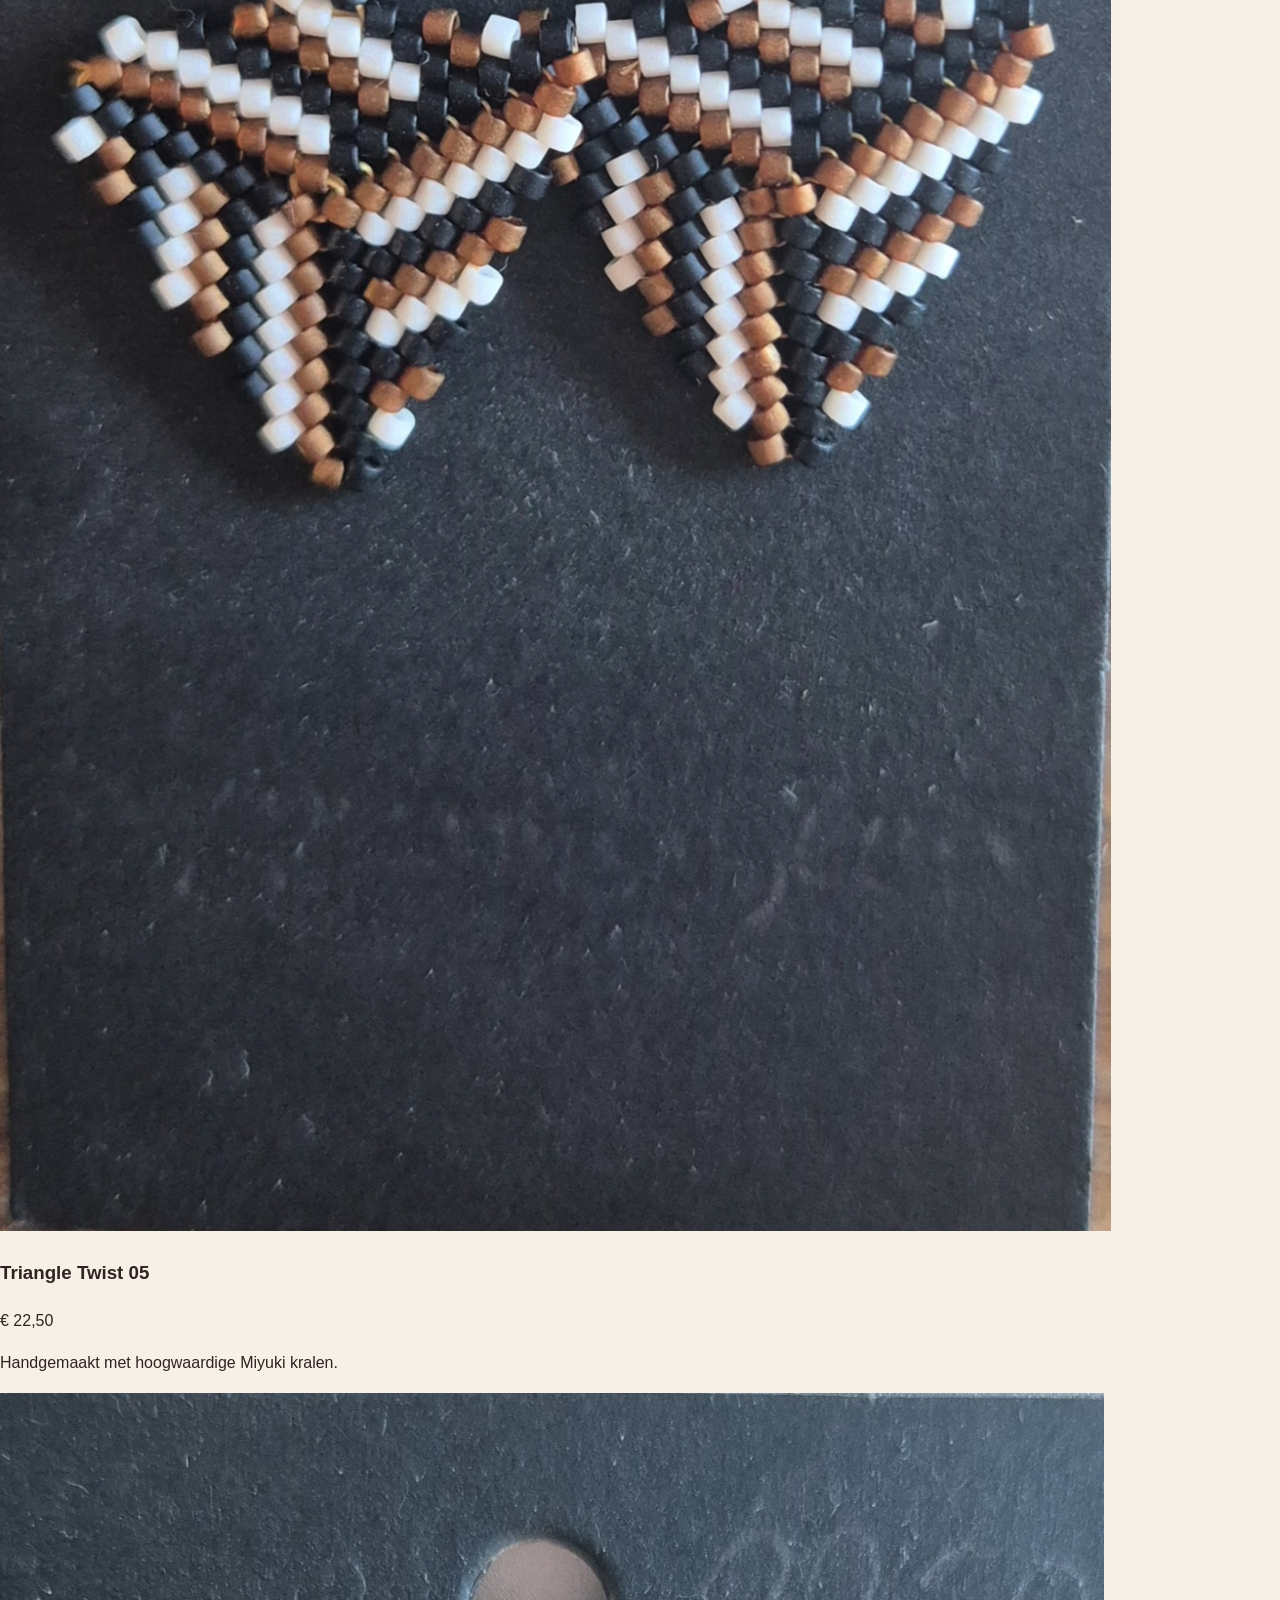
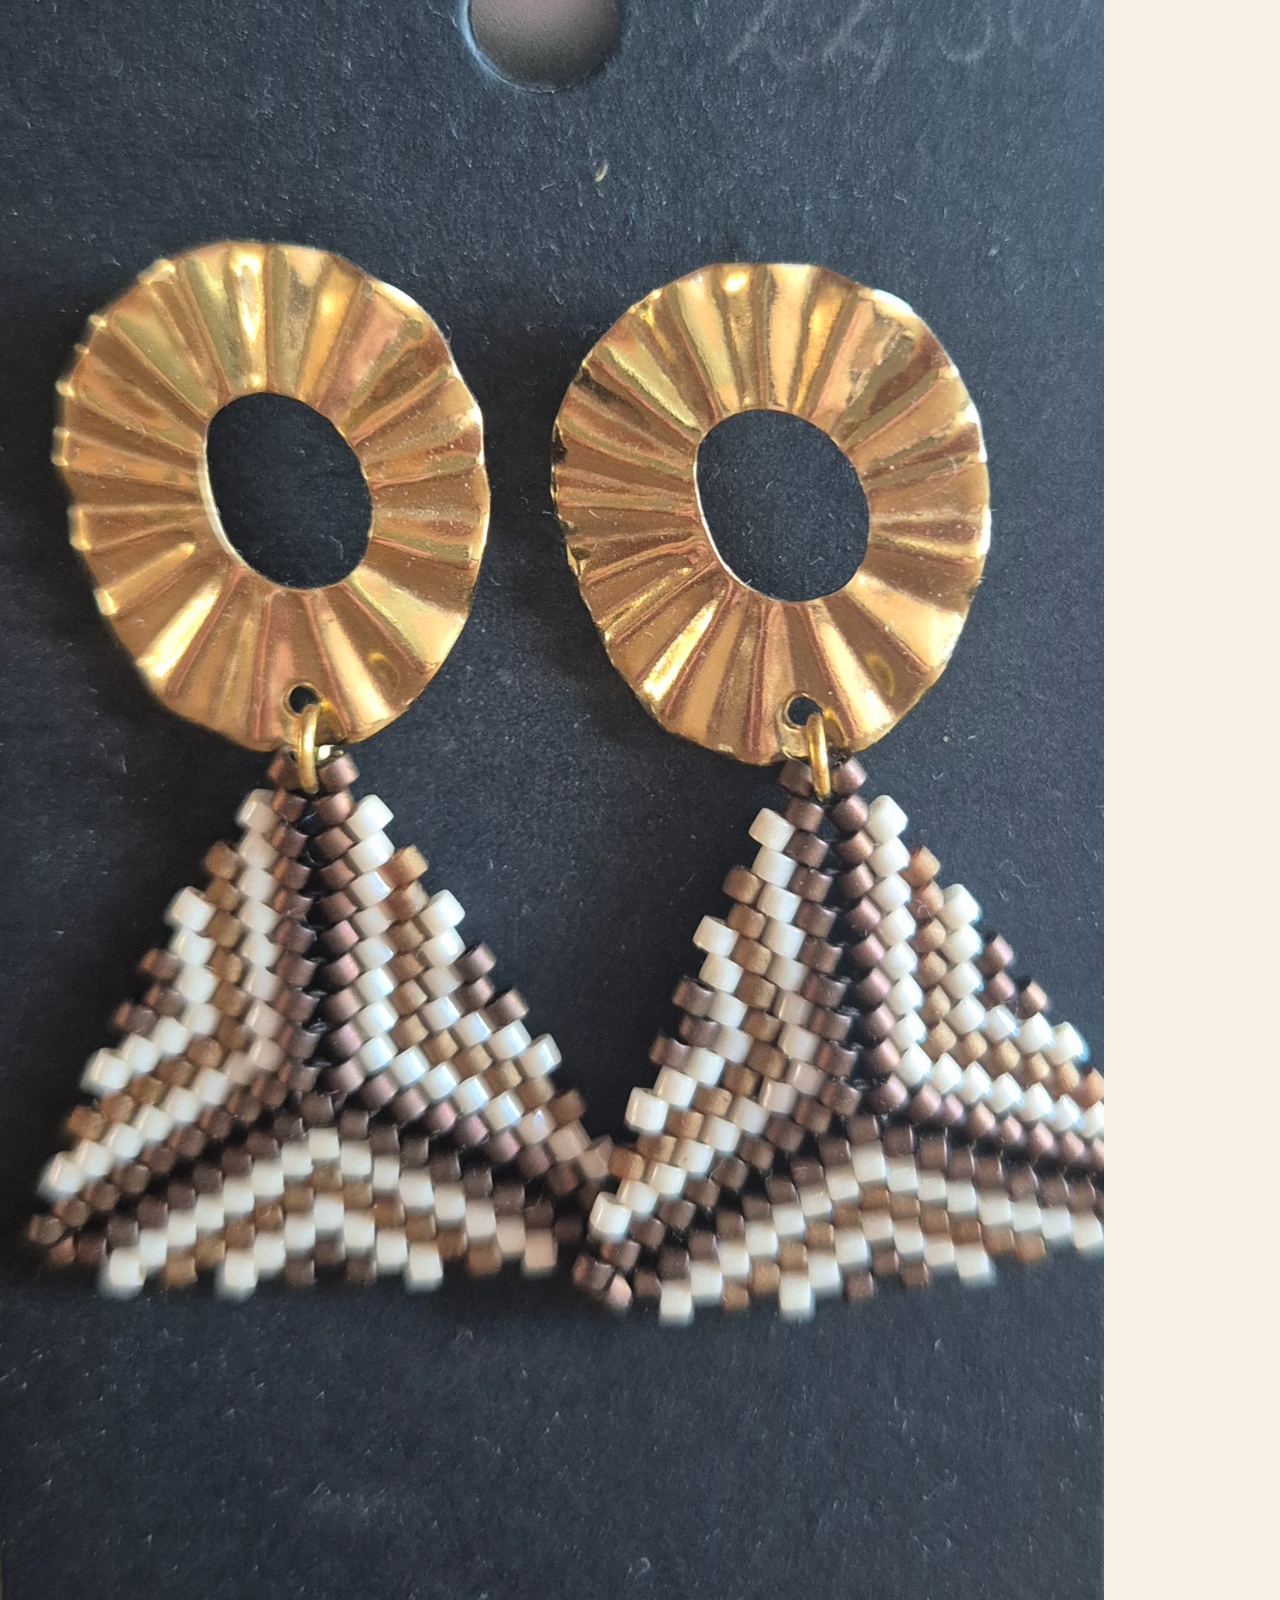
==== commit 8b21ec3e: "Update brand link in navigation Replaced the brand link with a simplified text link." ====
--- a/index.html
+++ b/index.html
@@ -10,11 +10,7 @@
   <body>
     <header>
       <nav>
-        <a class="brand" href="#home">
-  <img src="images/logosmall.png" alt="Bead 'em logo" class="brand-logo">
-  <span>BEAD 'EM</span>
-</a>
-
+<a class="brand" href="/">BEAD 'EM</a>
         <button
           class="menu btn"
           onclick="document.querySelector('.links').classList.toggle('open')"
--- a/css/style.css
+++ b/css/style.css
@@ -46,6 +46,12 @@
   text-decoration: none;
   letter-spacing: 1px;
 }
+
+.brand-logosmall {
+  width:12px;
+  height: 12px;
+  object-fit: contain;
+  display: block;
 
 .links {
   margin-left: auto;
@@ -296,7 +302,7 @@
     color: #ffffff !important;
 }
 
-@media (max-width: 760px) {
+@media (max-width: 760px)  {
   .menu {
     display: block;
     margin-left: auto;
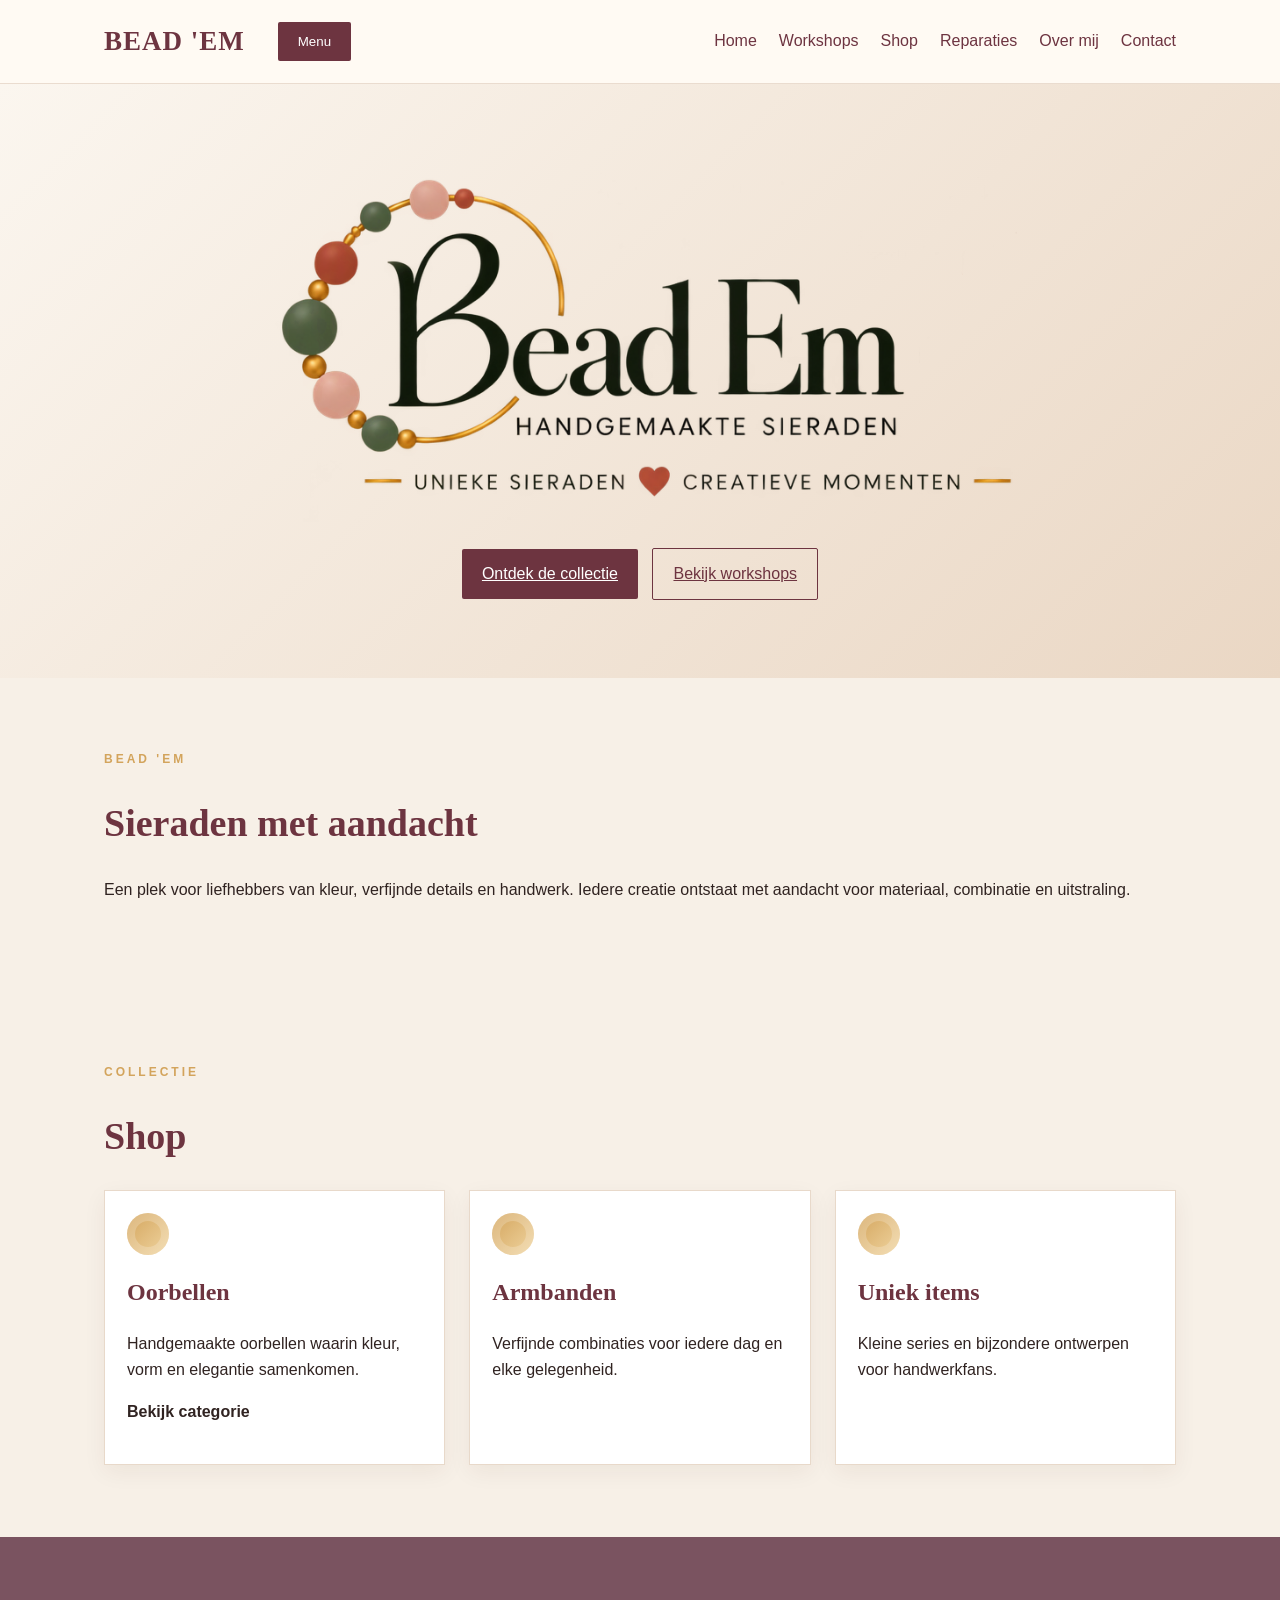
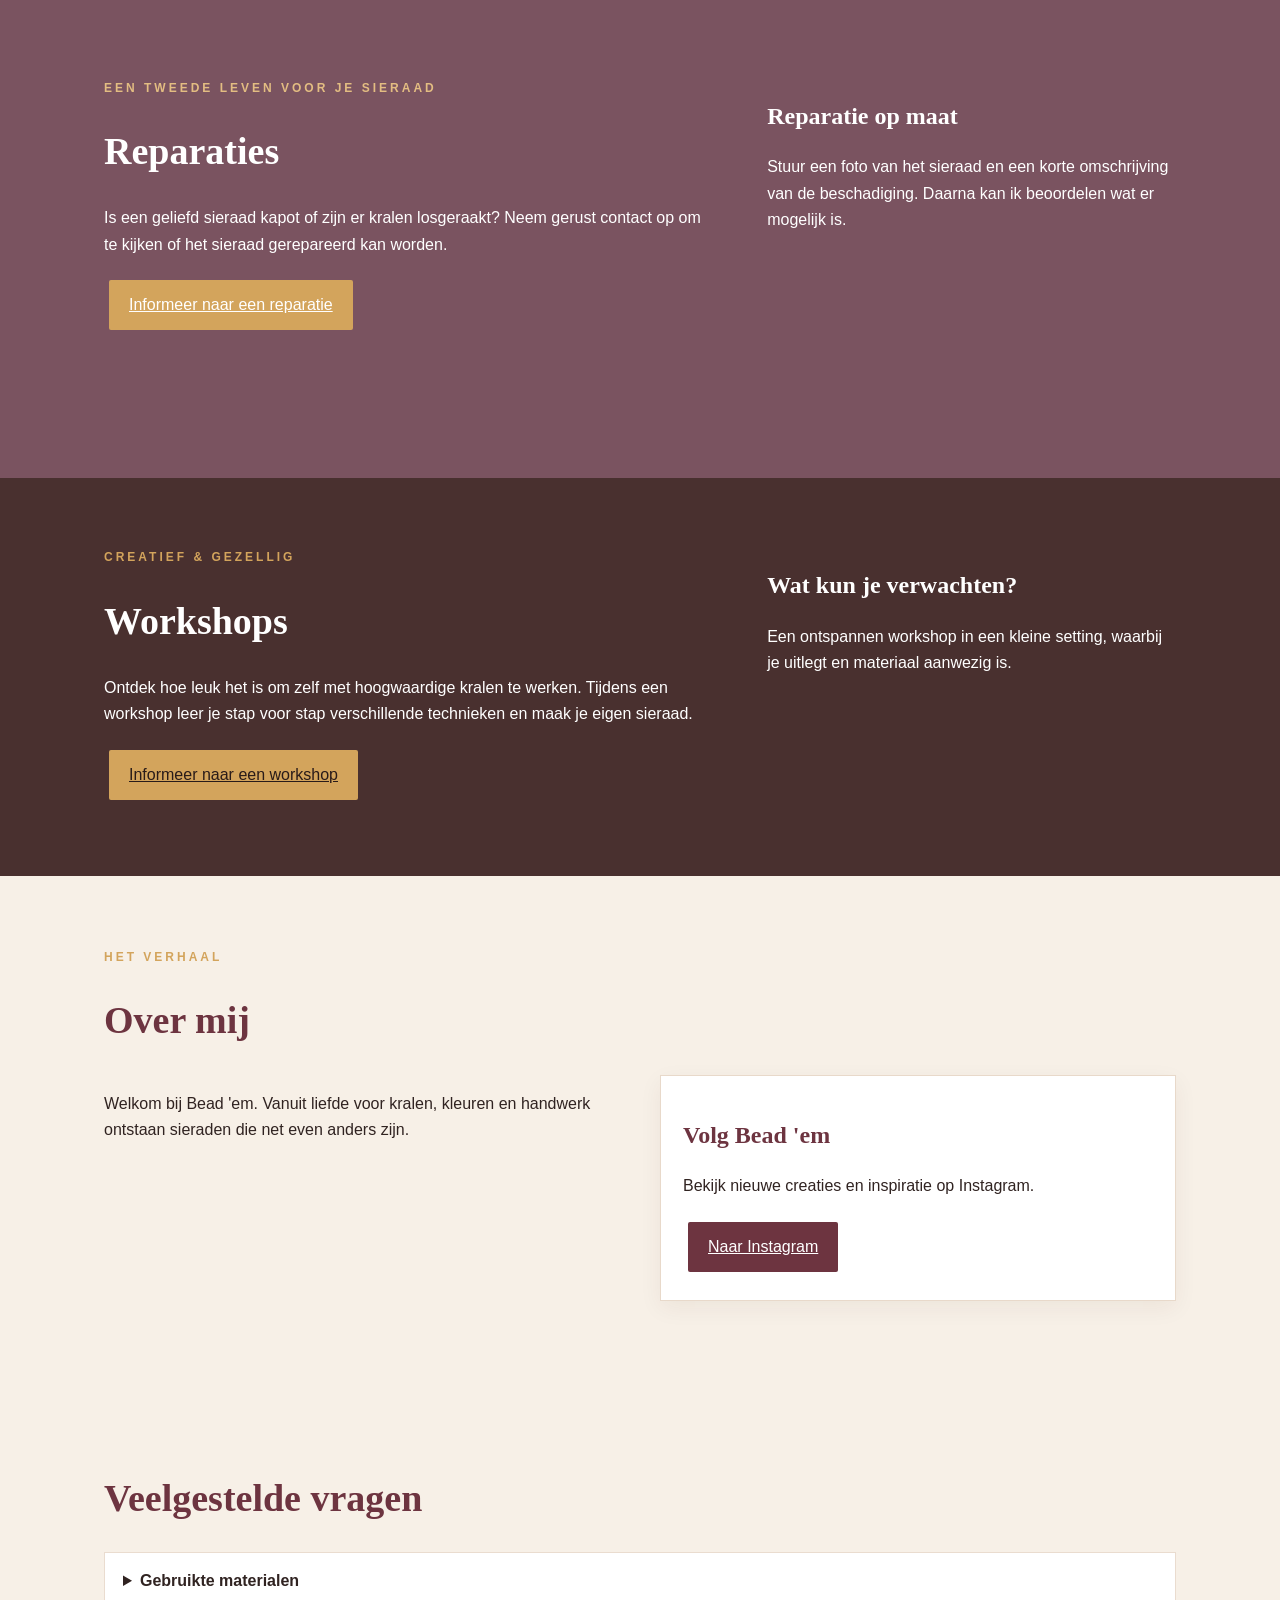
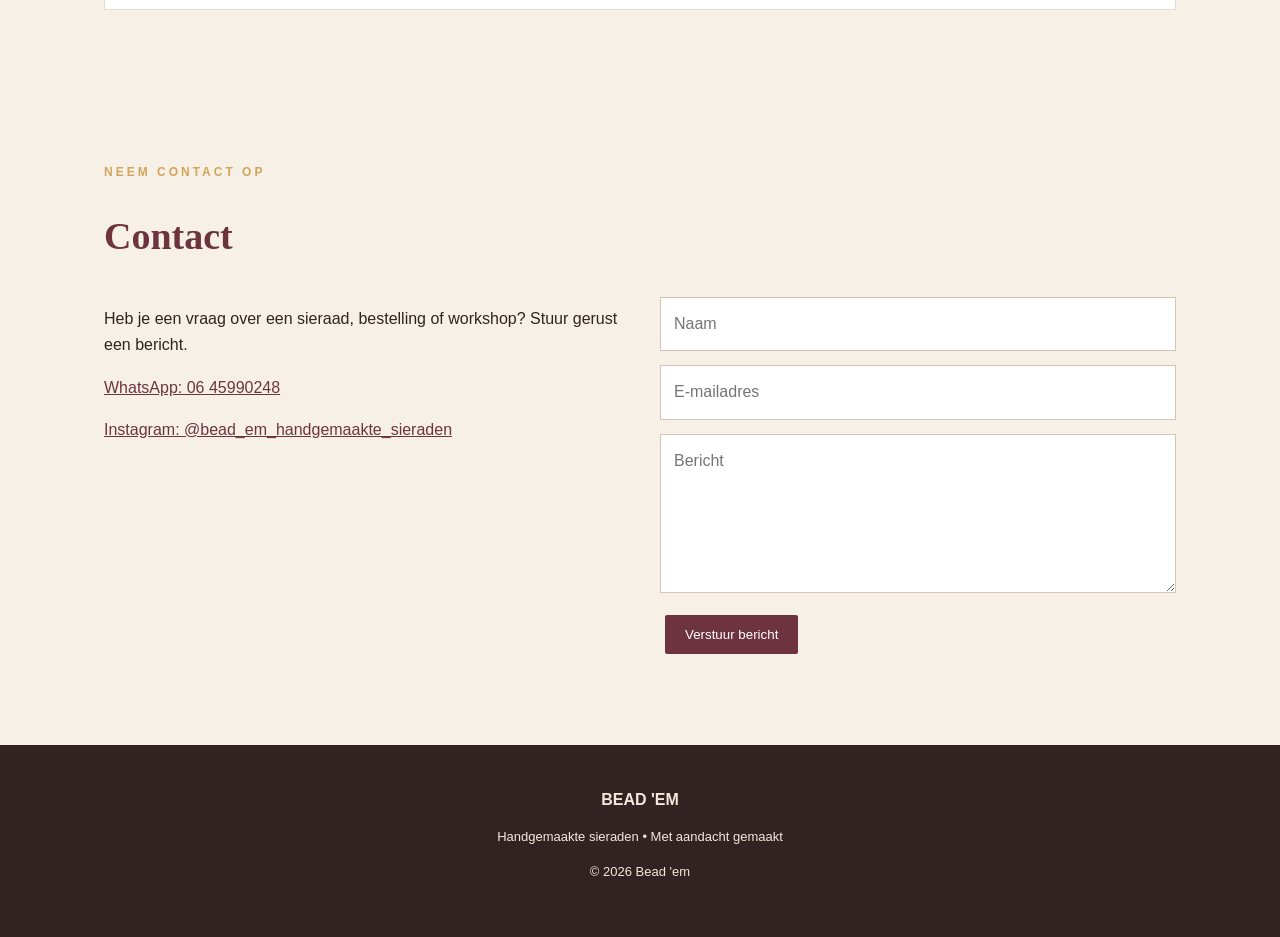
==== commit d9aa6f3a: "Vervang hero-tekst door logo-banner Co-authored-by: Copilot App <223556219+Copilot@users.noreply.git" ====
--- a/index.html
+++ b/index.html
@@ -32,13 +32,9 @@
     <main>
       <section class="hero" id="home">
         <div>
-          <div class="eyebrow">Met liefde gemaakt • kraal voor kraal</div>
-          <h1>Handgemaakte sieraden</h1>
-
-          <p>
-            Bijzondere sieraden van hoogwaardige kralen, zorgvuldig met de hand gemaakt.
-            Warm, stijlvol en met een eigen karakter.
-          </p>
+          <h1>
+            <img src="images/Logo_banner.png" alt="Bead 'Em - Handgemaakte sieraden">
+          </h1>
 
           <a class="btn" href="#shop">Ontdek de collectie</a>
           <a class="btn alt" href="#workshops">Bekijk workshops</a>
--- a/css/style.css
+++ b/css/style.css
@@ -47,12 +47,6 @@
   letter-spacing: 1px;
 }
 
-.brand-logosmall {
-  width:12px;
-  height: 12px;
-  object-fit: contain;
-  display: block;
-
 .links {
   margin-left: auto;
   display: flex;
@@ -86,6 +80,13 @@
 
 .hero > div {
   max-width: 760px;
+}
+
+.hero h1 img {
+  display: block;
+  max-width: 100%;
+  height: auto;
+  margin: 0 auto 20px;
 }
 
 .eyebrow {
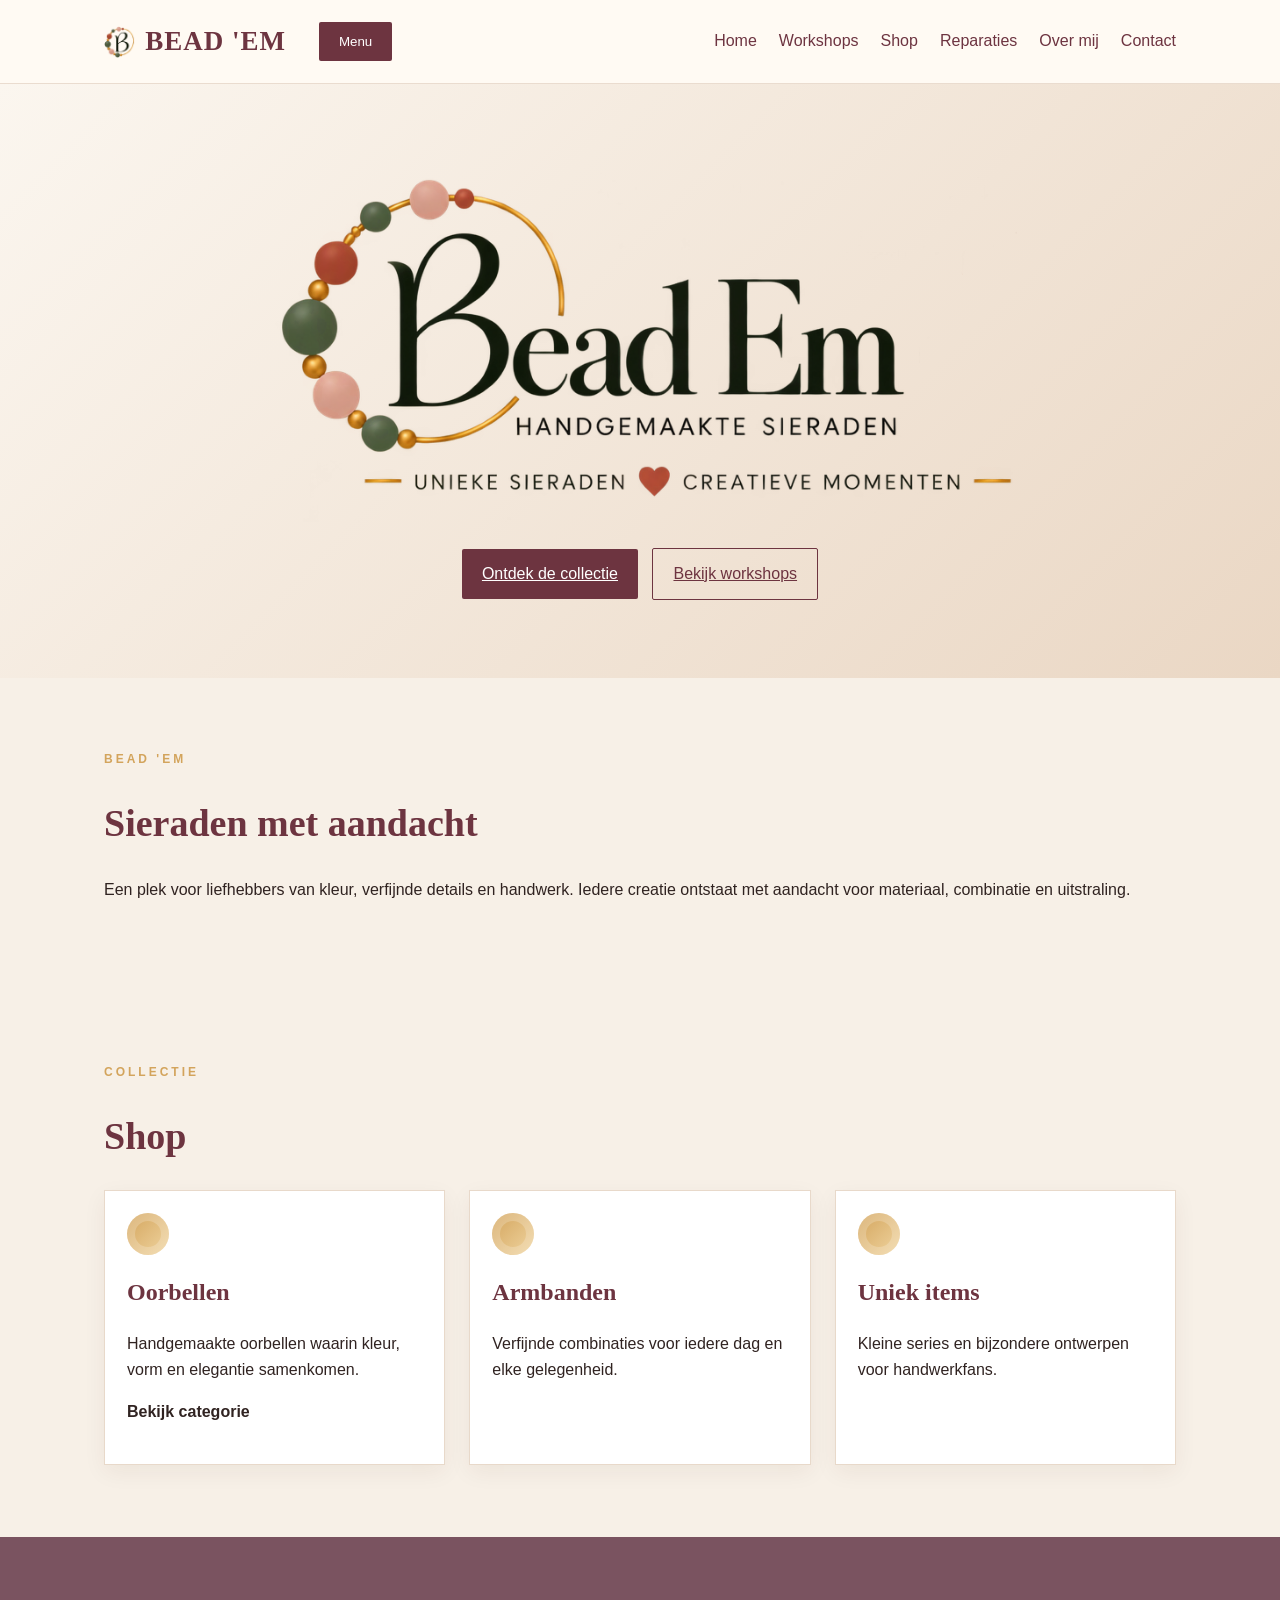
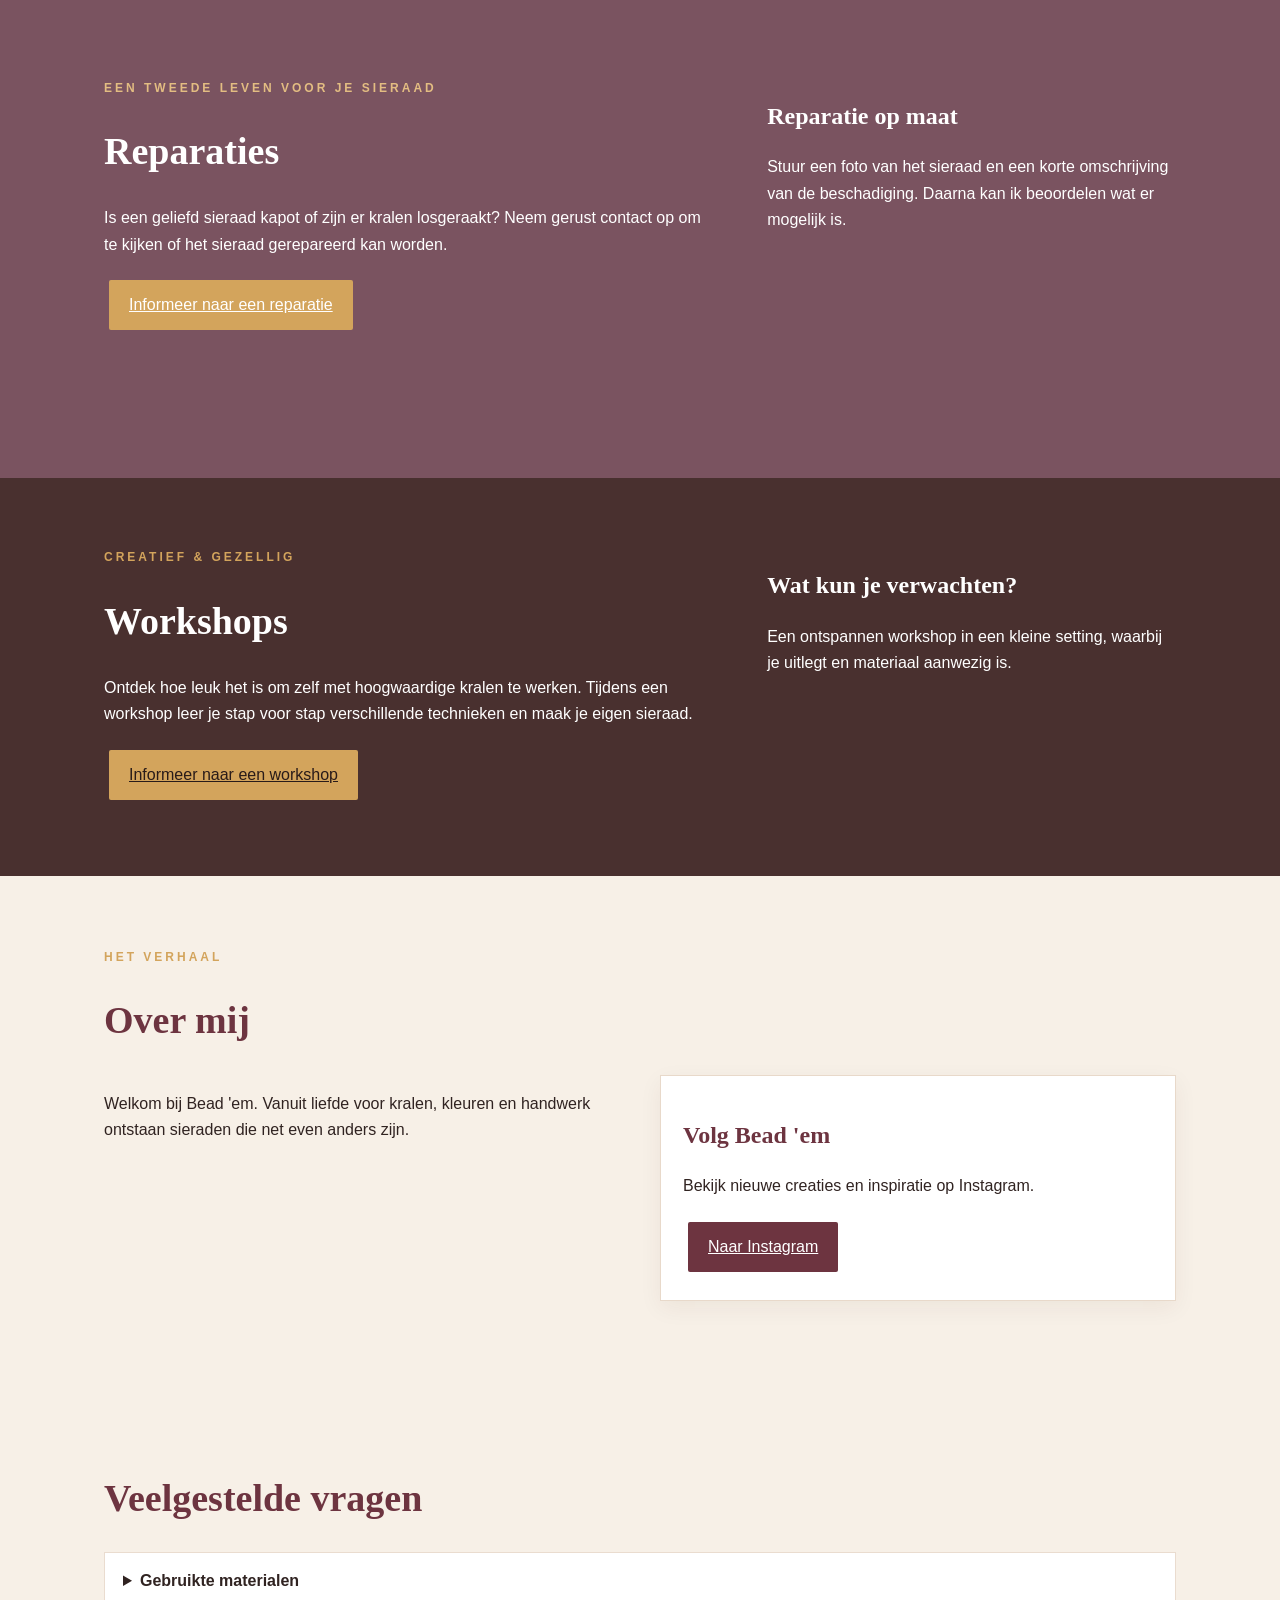
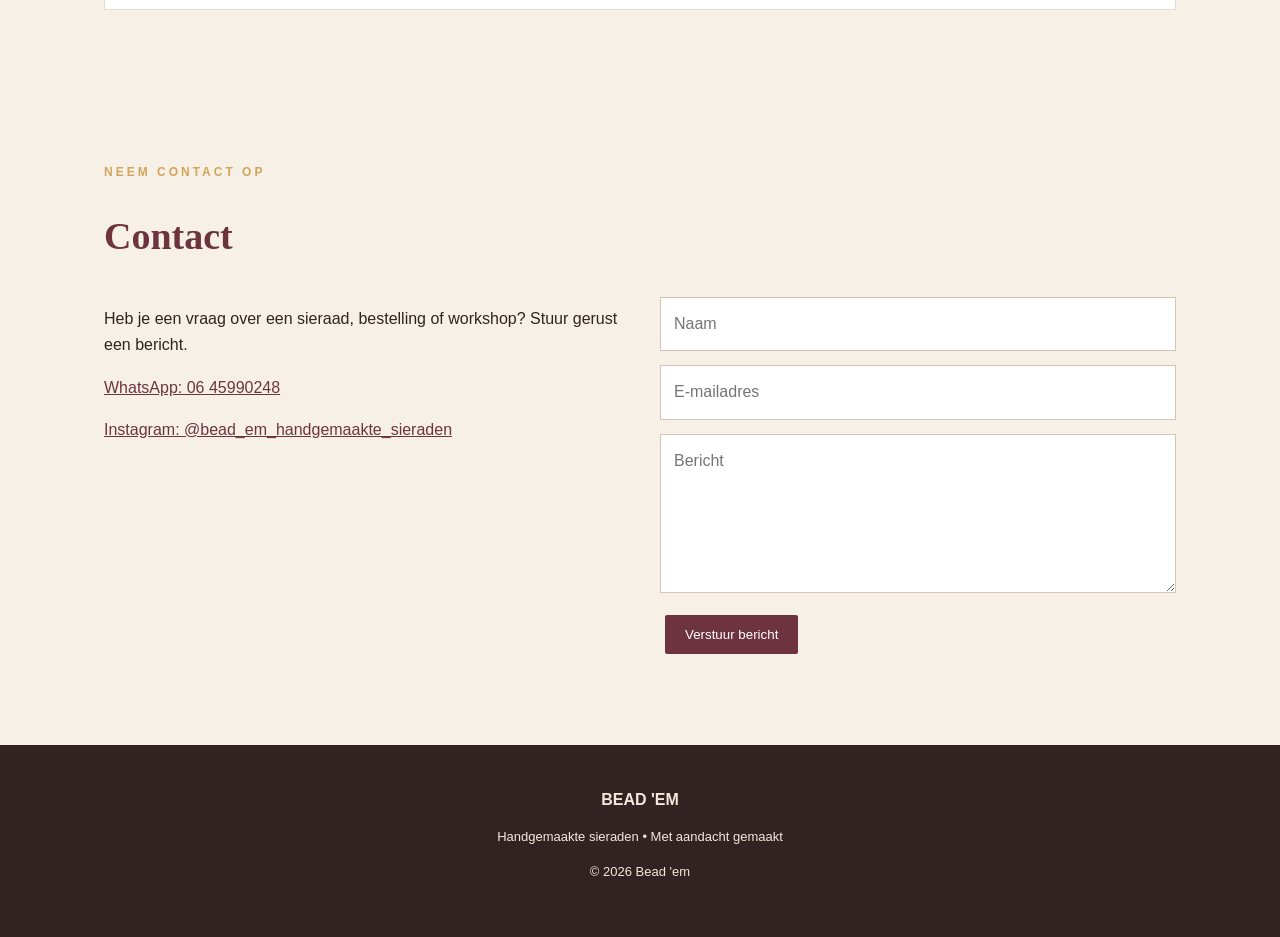
==== commit 63d88f4c: "Voeg stempel-logo toe voor merknaam in menu Co-authored-by: Copilot App <223556219+Copilot@users.nor" ====
--- a/index.html
+++ b/index.html
@@ -10,7 +10,7 @@
   <body>
     <header>
       <nav>
-<a class="brand" href="/">BEAD 'EM</a>
+<a class="brand" href="/"><img class="brand-logo" src="images/Logo_stempel.png" alt="">BEAD 'EM</a>
         <button
           class="menu btn"
           onclick="document.querySelector('.links').classList.toggle('open')"
--- a/css/style.css
+++ b/css/style.css
@@ -41,6 +41,9 @@
 }
 
 .brand {
+  display: inline-flex;
+  align-items: center;
+  gap: 10px;
   font: 700 27px Georgia, serif;
   color: var(--wine);
   text-decoration: none;
@@ -87,6 +90,12 @@
   max-width: 100%;
   height: auto;
   margin: 0 auto 20px;
+}
+
+.brand-logo {
+  height: 32px;
+  width: auto;
+  margin: -4px 0;
 }
 
 .eyebrow {
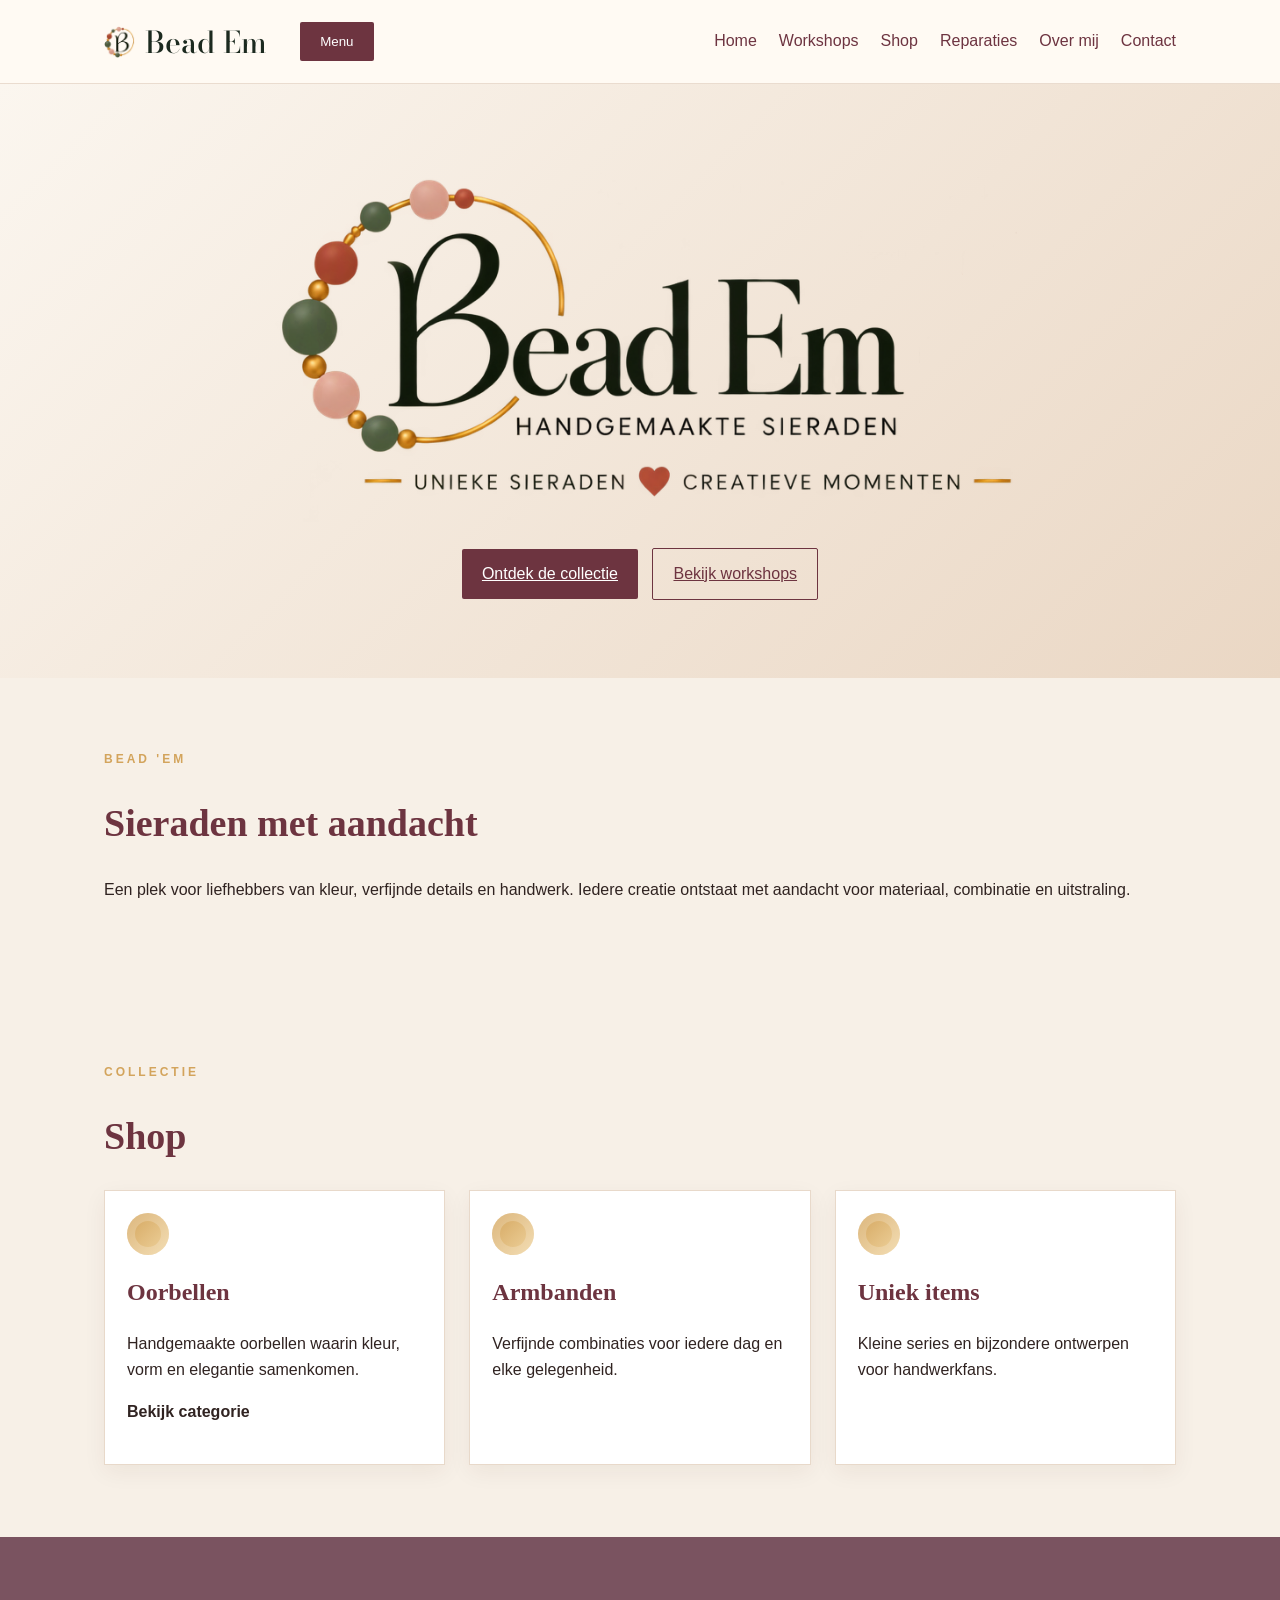
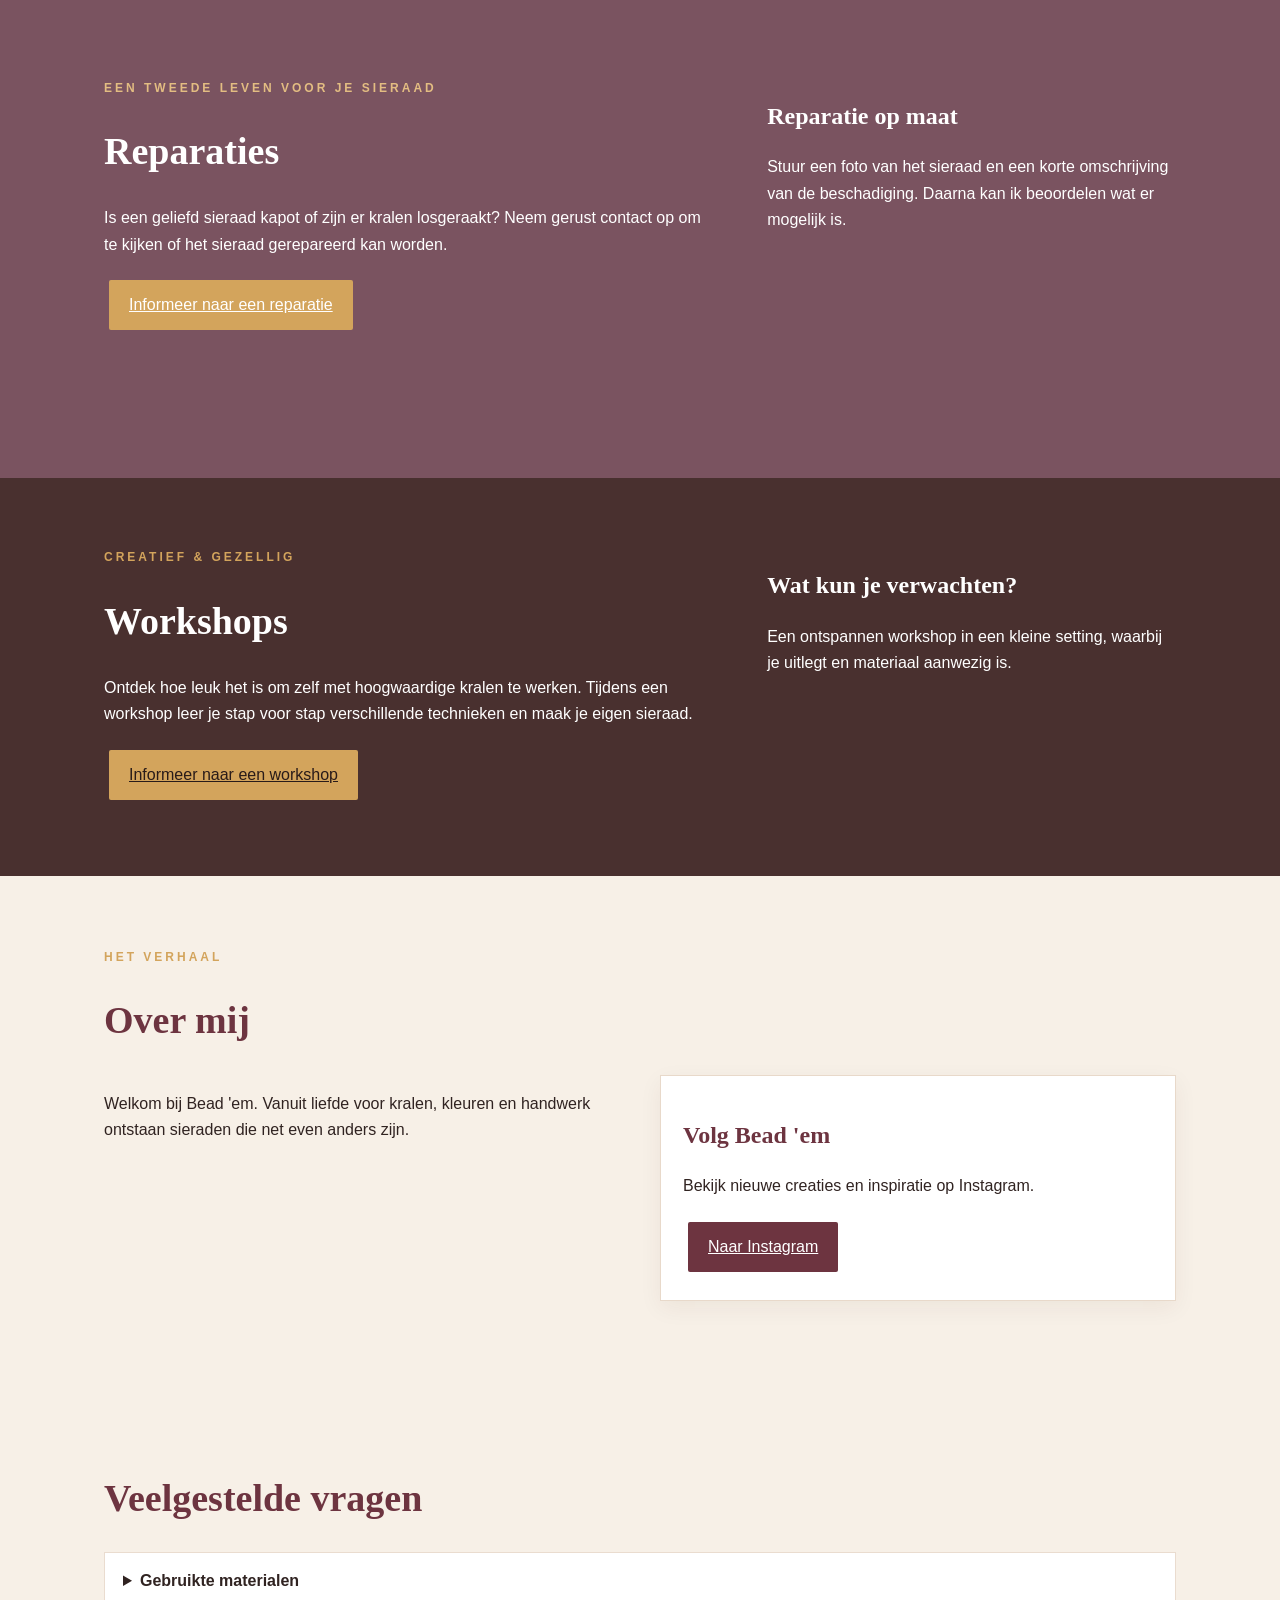
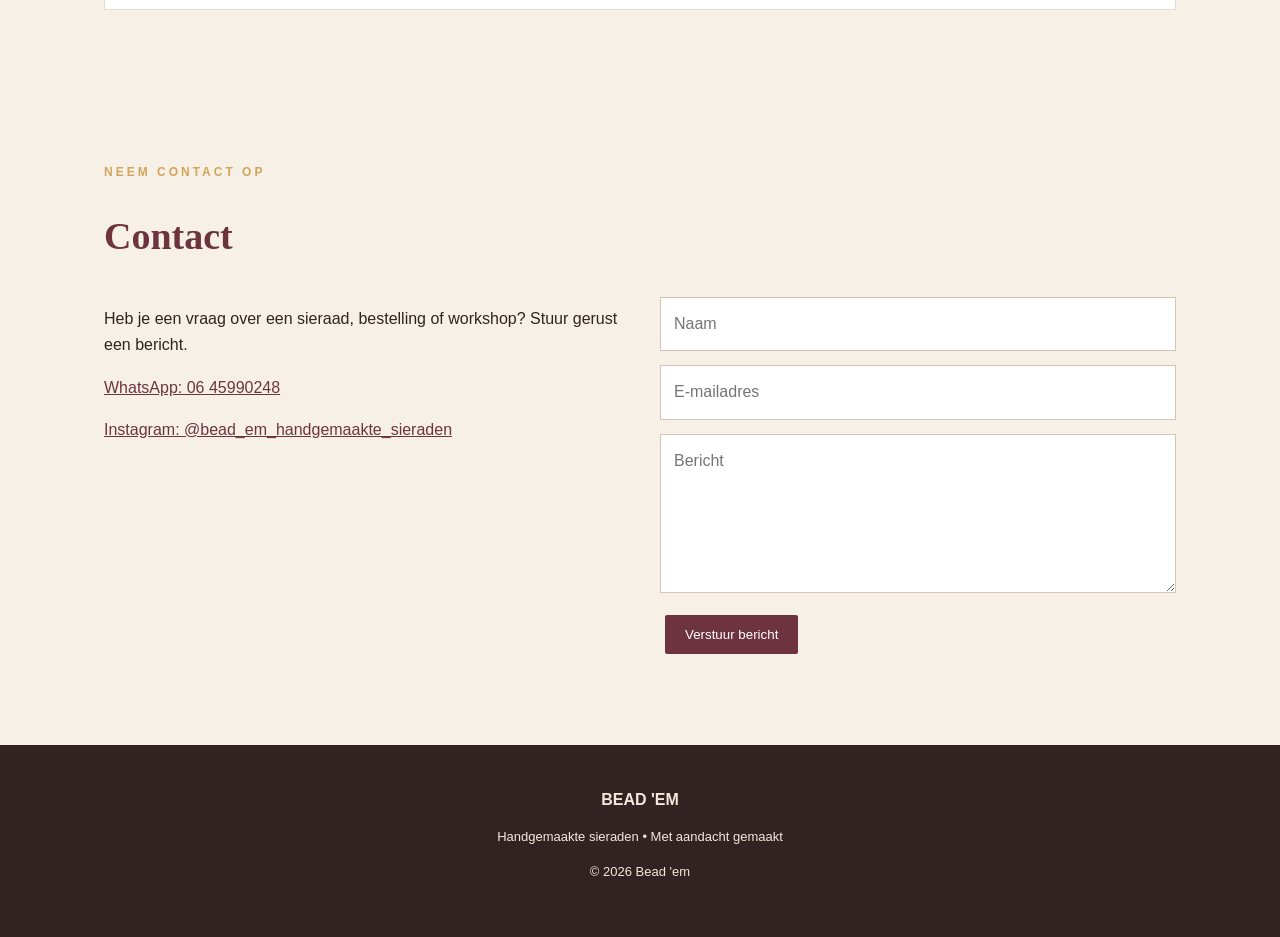
==== commit fa7c8a91: "Merknaam in menu in logo-stijl (Bead Em) Co-authored-by: Copilot App <223556219+Copilot@users.norepl" ====
--- a/index.html
+++ b/index.html
@@ -4,13 +4,16 @@
     <meta charset="utf-8">
     <meta name="viewport" content="width=device-width,initial-scale=1">
     <title>Bead 'Em | Handgemaakte sieraden</title>
+    <link rel="preconnect" href="https://fonts.googleapis.com">
+    <link rel="preconnect" href="https://fonts.gstatic.com" crossorigin>
+    <link href="https://fonts.googleapis.com/css2?family=Bodoni+Moda:wght@500&display=swap" rel="stylesheet">
     <link rel="stylesheet" href="css/style.css">
   </head>
 
   <body>
     <header>
       <nav>
-<a class="brand" href="/"><img class="brand-logo" src="images/Logo_stempel.png" alt="">BEAD 'EM</a>
+<a class="brand" href="/"><img class="brand-logo" src="images/Logo_stempel.png" alt="">Bead Em</a>
         <button
           class="menu btn"
           onclick="document.querySelector('.links').classList.toggle('open')"
--- a/css/style.css
+++ b/css/style.css
@@ -44,10 +44,10 @@
   display: inline-flex;
   align-items: center;
   gap: 10px;
-  font: 700 27px Georgia, serif;
-  color: var(--wine);
+  font: 500 30px "Bodoni Moda", "Didot", "Bodoni MT", Georgia, serif;
+  color: #1c2a1f;
   text-decoration: none;
-  letter-spacing: 1px;
+  letter-spacing: 0;
 }
 
 .links {
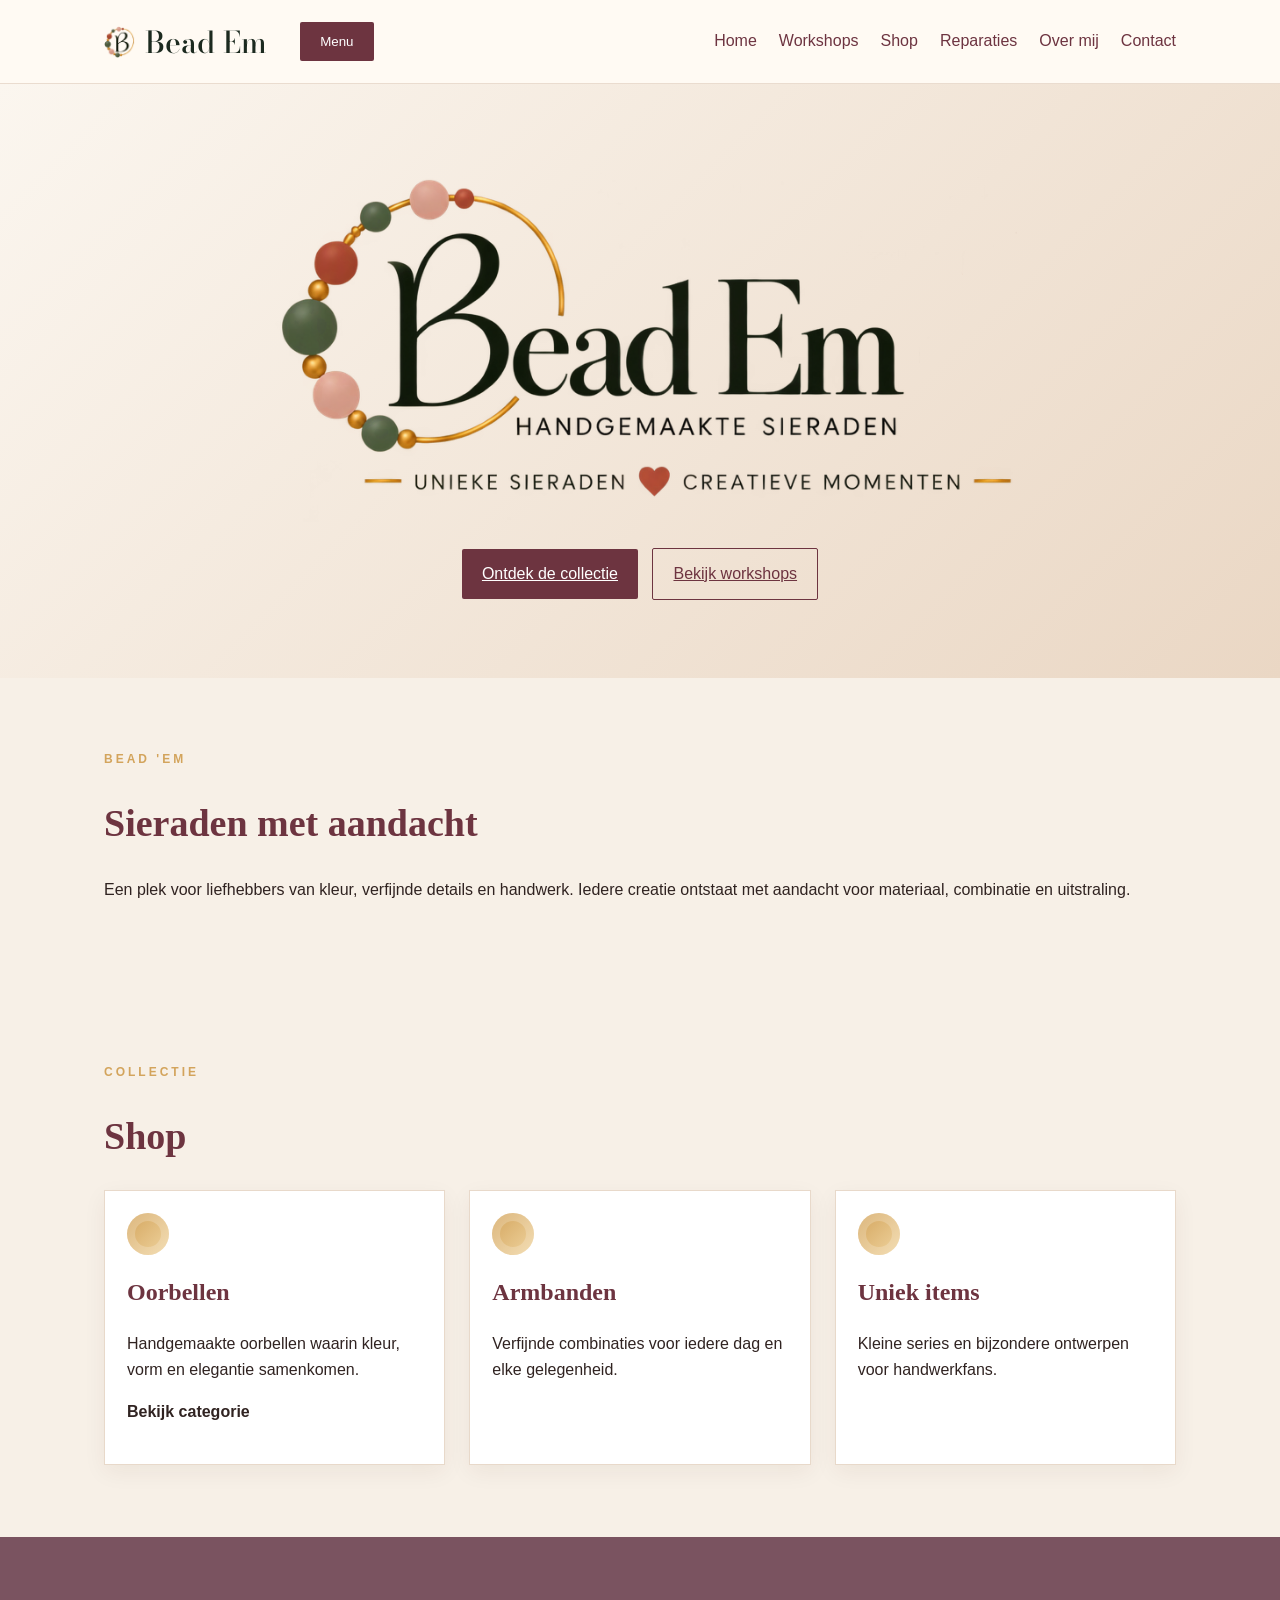
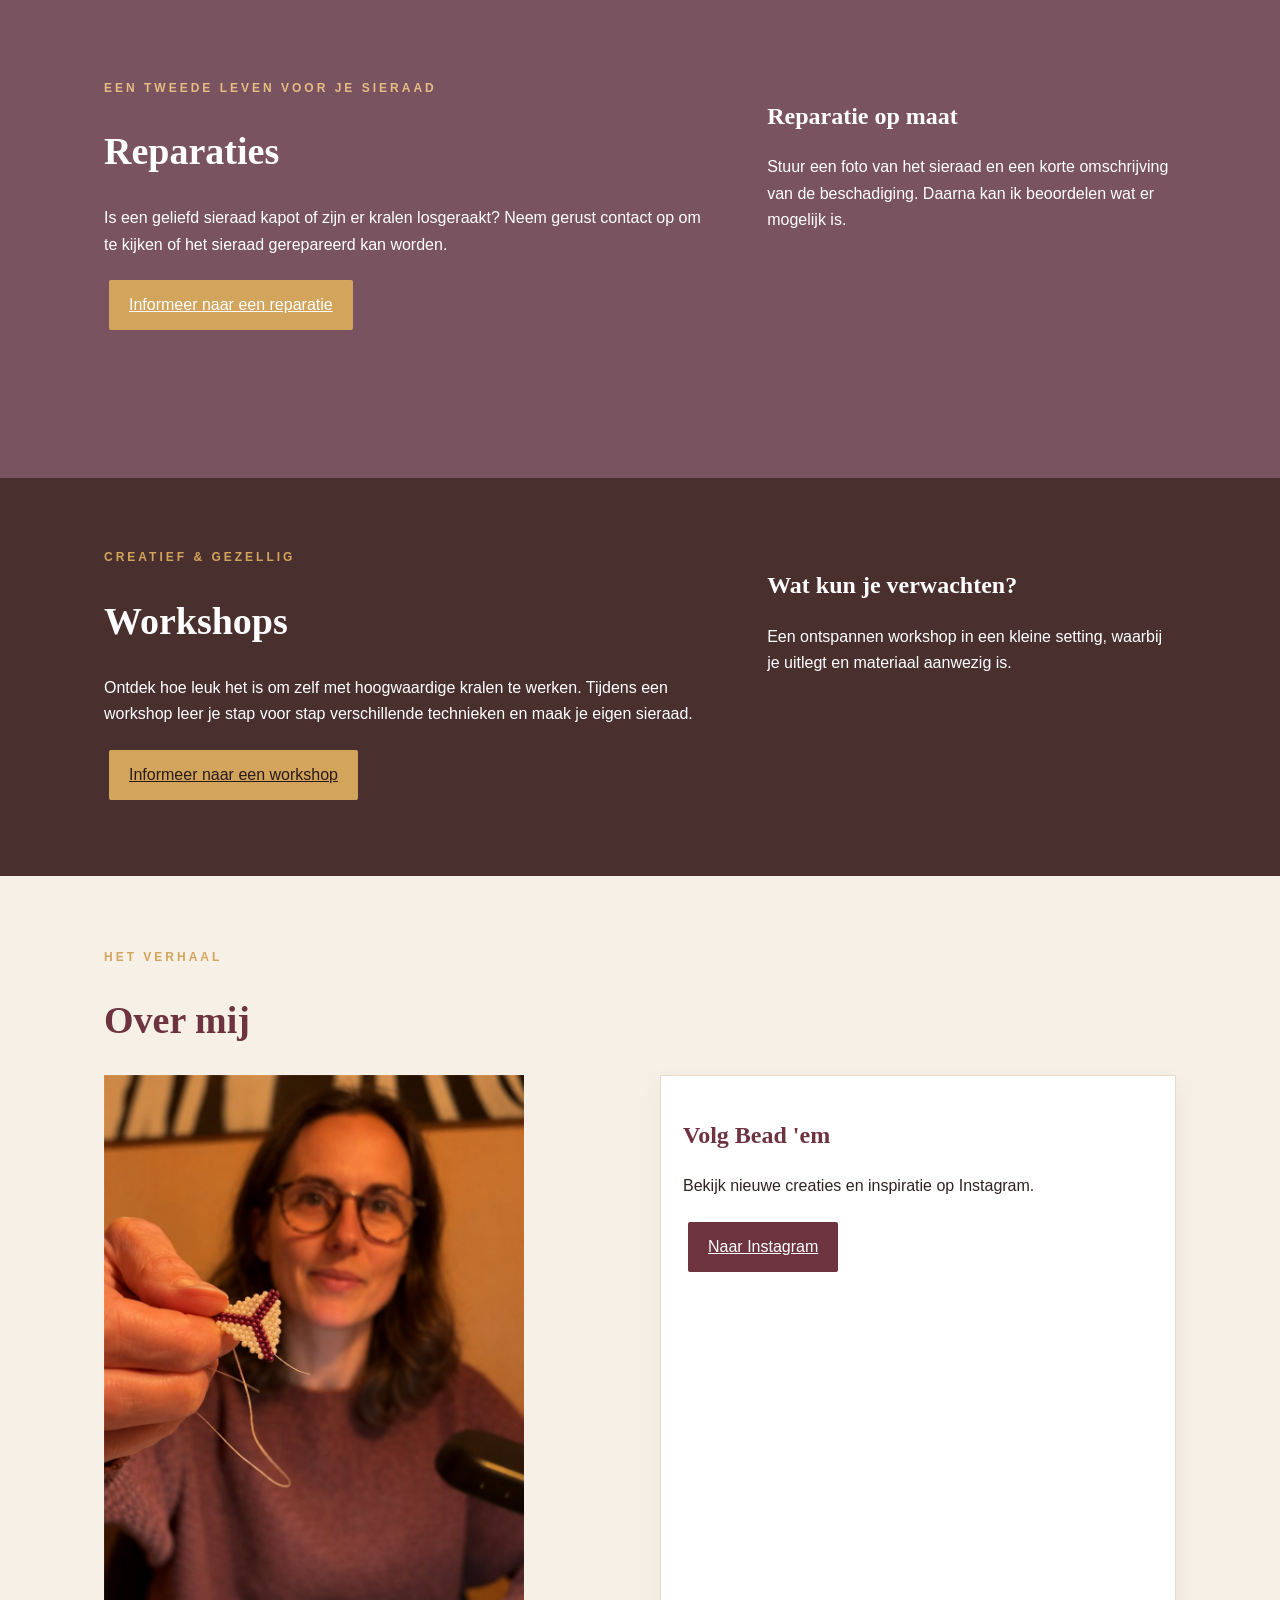
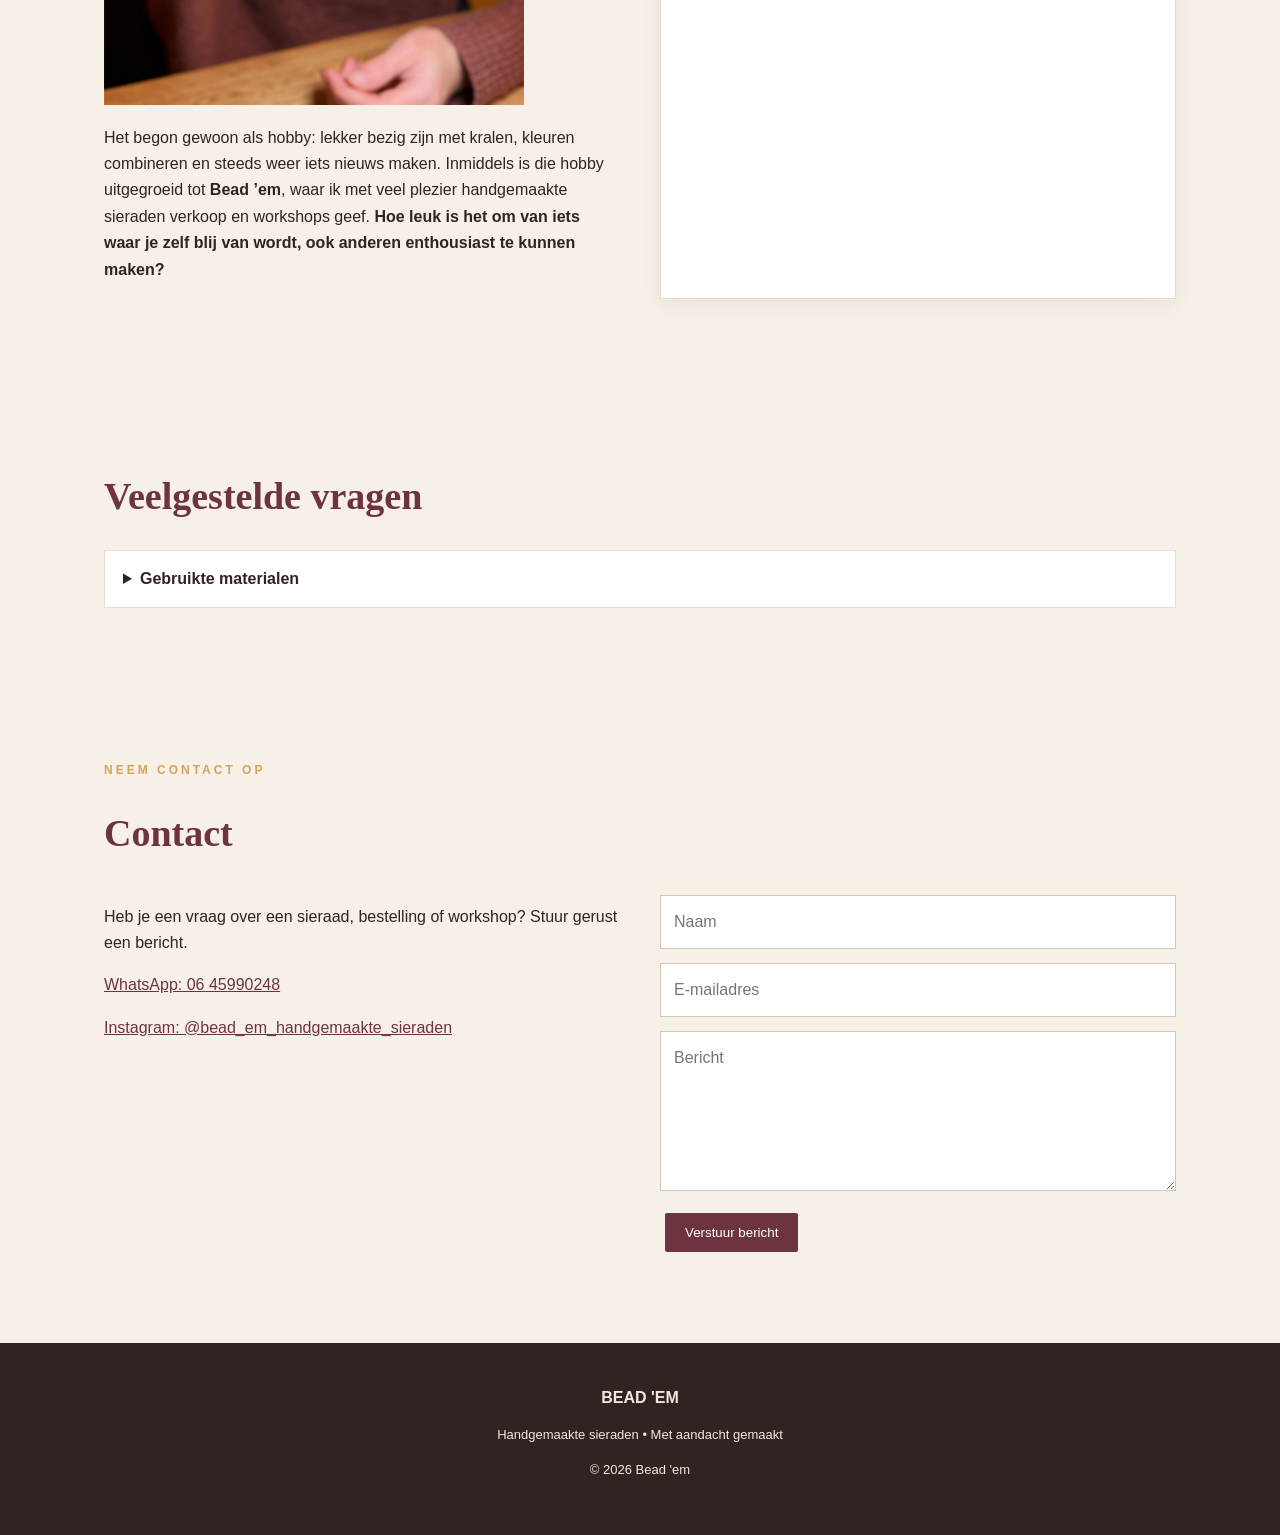
==== commit e10d5ee9: "Over mij: nieuwe tekst en foto Co-authored-by: Copilot App <223556219+Copilot@users.noreply.github.c" ====
--- a/index.html
+++ b/index.html
@@ -230,10 +230,16 @@
         <h2>Over mij</h2>
 
         <div class="contact">
-          <p>
-            Welkom bij Bead 'em. Vanuit liefde voor kralen, kleuren en handwerk ontstaan
-            sieraden die net even anders zijn.
-          </p>
+          <div>
+            <img class="about-photo" src="images/Foto_ik.jpg" alt="Foto van de maakster van Bead ’em">
+            <p>
+              Het begon gewoon als hobby: lekker bezig zijn met kralen, kleuren combineren en
+              steeds weer iets nieuws maken. Inmiddels is die hobby uitgegroeid tot
+              <strong>Bead ’em</strong>, waar ik met veel plezier handgemaakte sieraden verkoop
+              en workshops geef. <strong>Hoe leuk is het om van iets waar je zelf blij van wordt,
+              ook anderen enthousiast te kunnen maken?</strong>
+            </p>
+          </div>
 
           <div class="card">
             <h3>Volg Bead 'em</h3>
--- a/css/style.css
+++ b/css/style.css
@@ -241,6 +241,14 @@
   gap: 40px;
 }
 
+.about-photo {
+  display: block;
+  width: 100%;
+  max-width: 420px;
+  height: auto;
+  margin: 0 0 20px;
+}
+
 .contact a {
   color: var(--wine);
 }
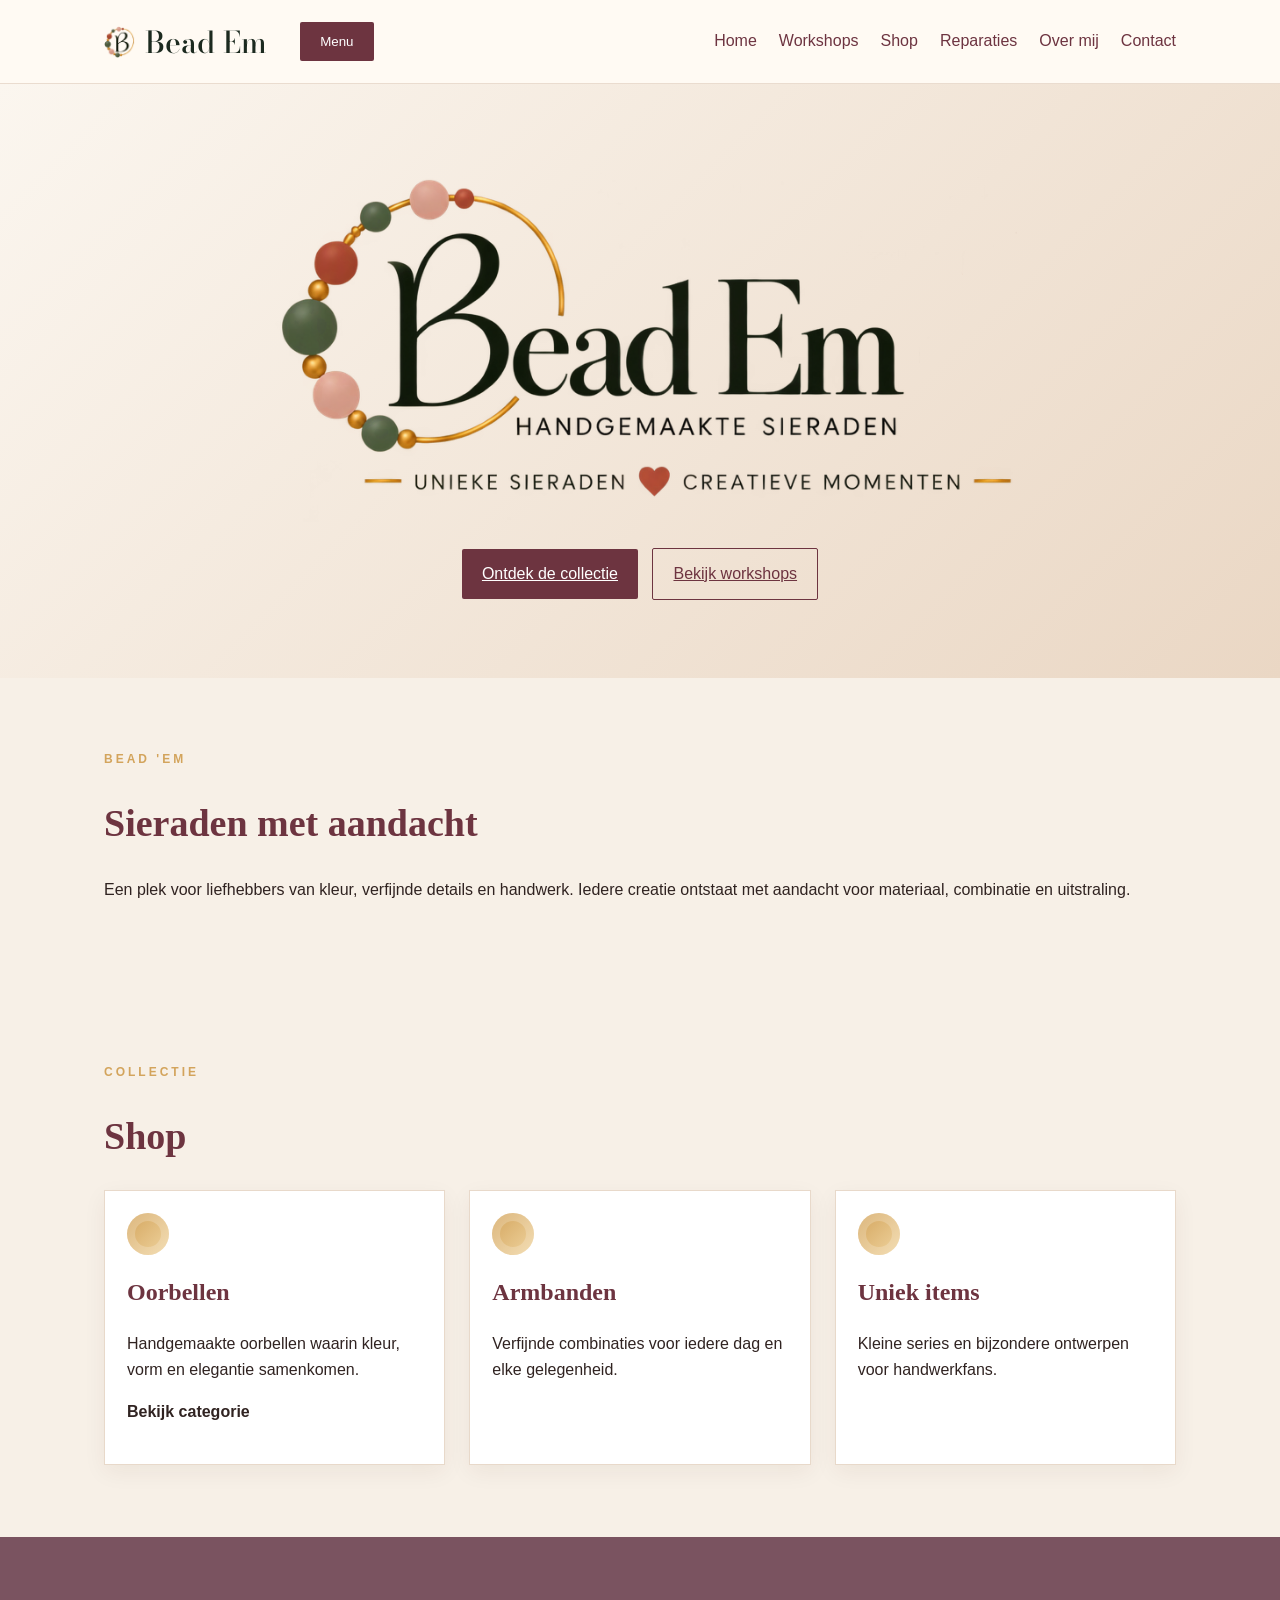
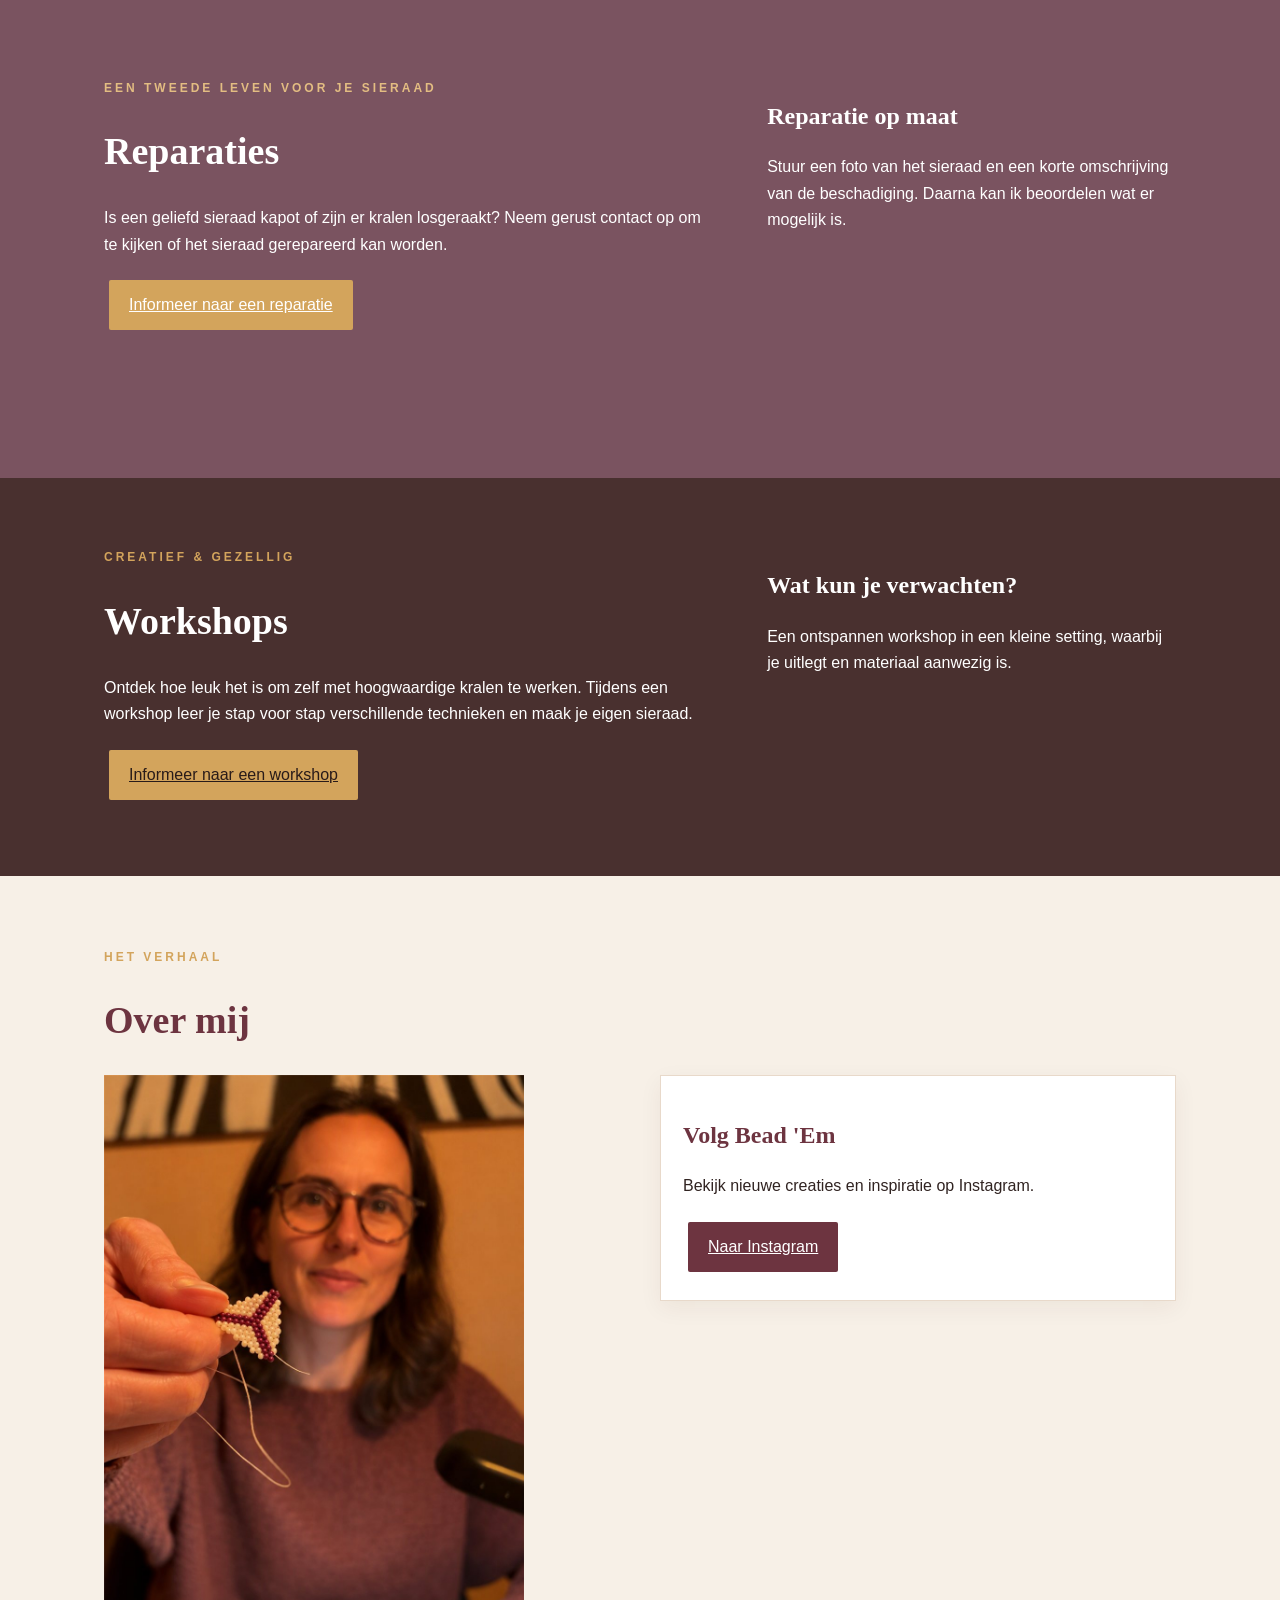
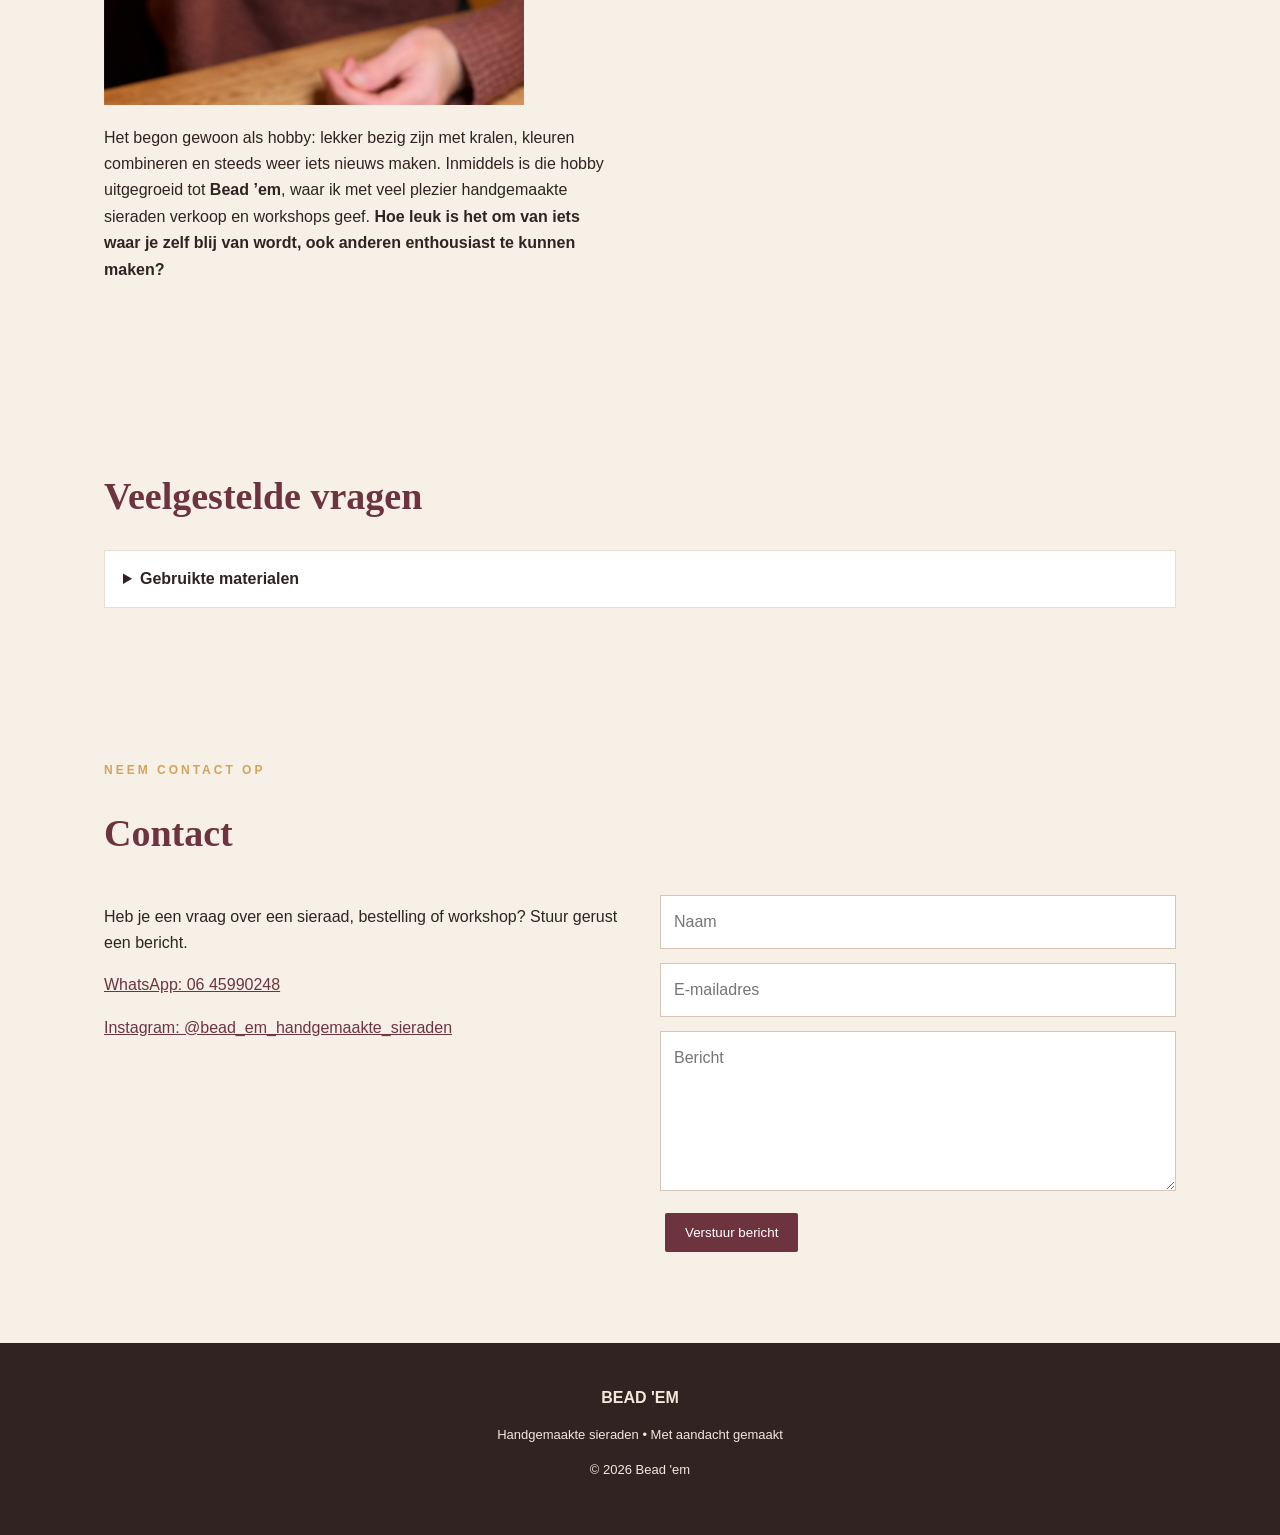
==== commit 25002c74: "Instagram-kaart op inhoudshoogte en kop Volg Bead 'Em Co-authored-by: Copilot App <223556219+Copilot" ====
--- a/index.html
+++ b/index.html
@@ -242,7 +242,7 @@
           </div>
 
           <div class="card">
-            <h3>Volg Bead 'em</h3>
+            <h3>Volg Bead 'Em</h3>
             <p>Bekijk nieuwe creaties en inspiratie op Instagram.</p>
        <a class="btn" 
          style="color:#ffffff;"
--- a/css/style.css
+++ b/css/style.css
@@ -253,6 +253,10 @@
   color: var(--wine);
 }
 
+.contact > .card {
+  align-self: start;
+}
+
 details {
   background: #fff;
   padding: 15px 18px;
